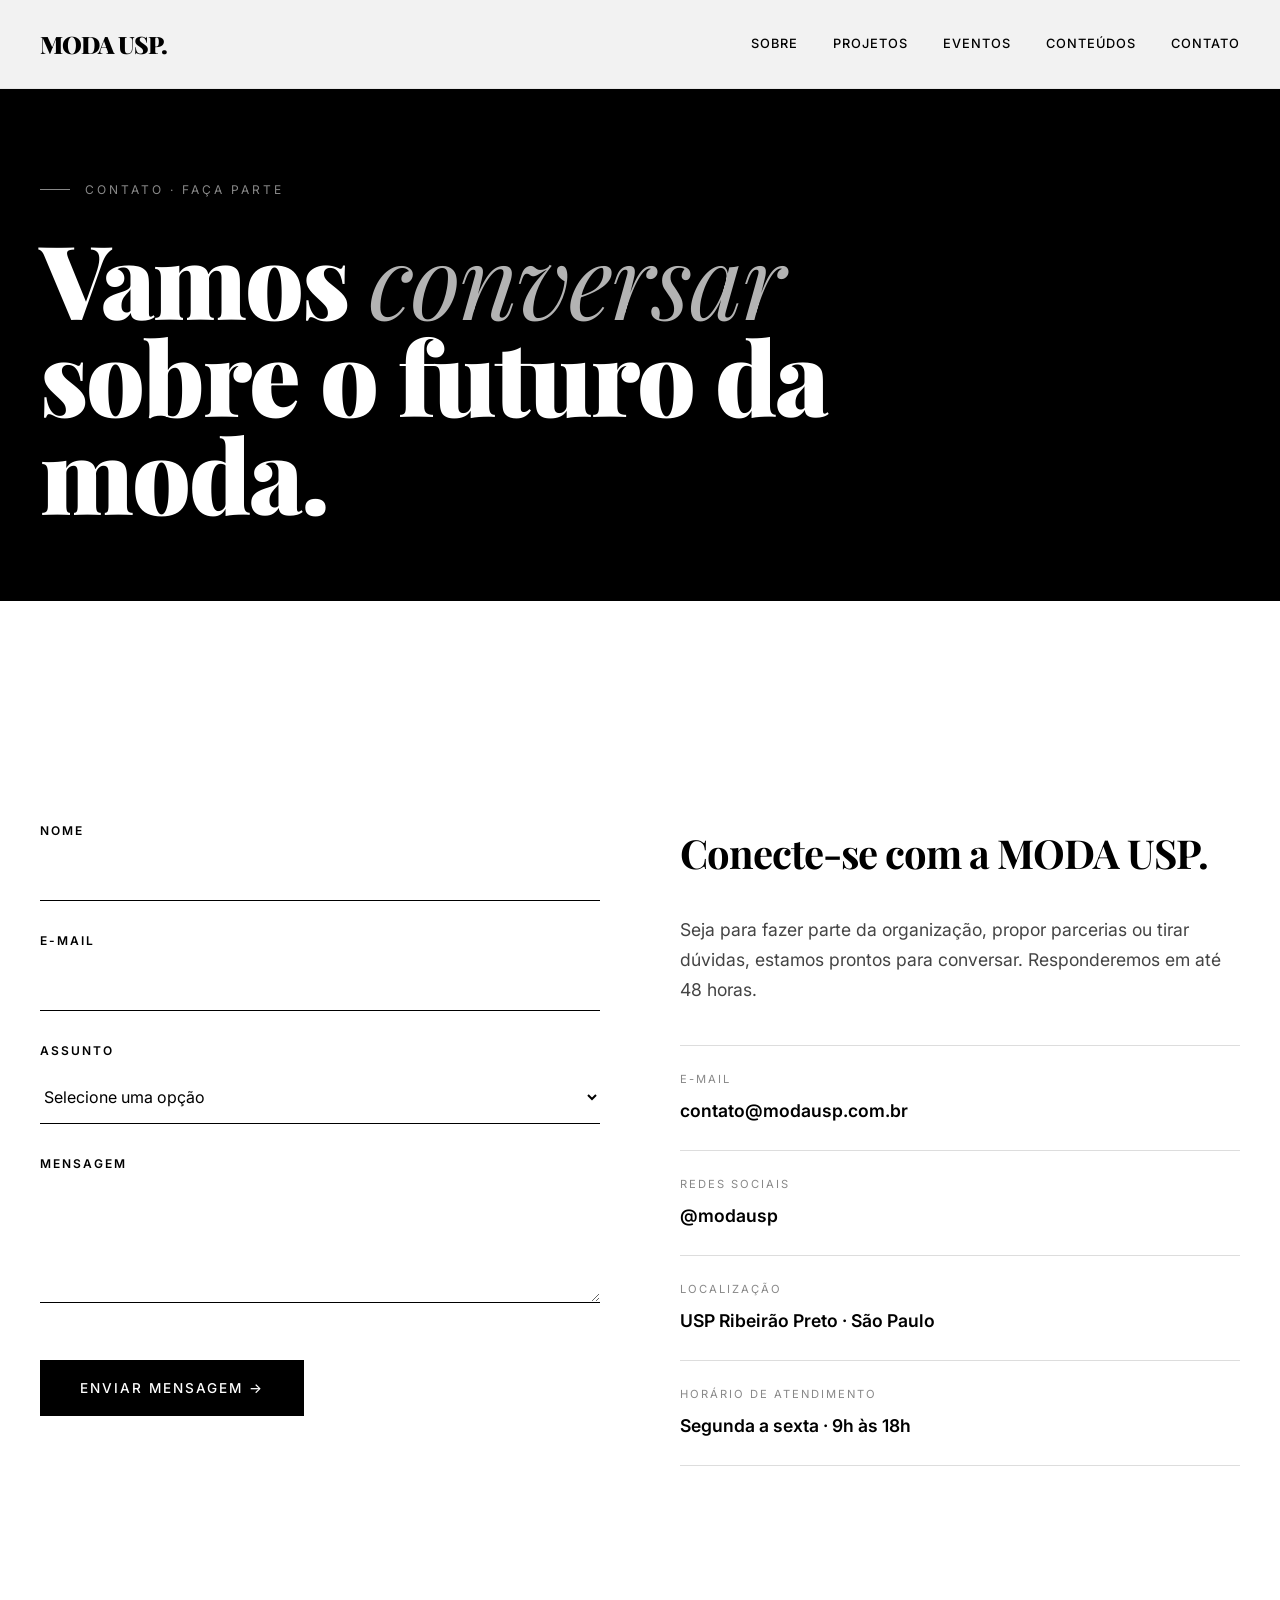
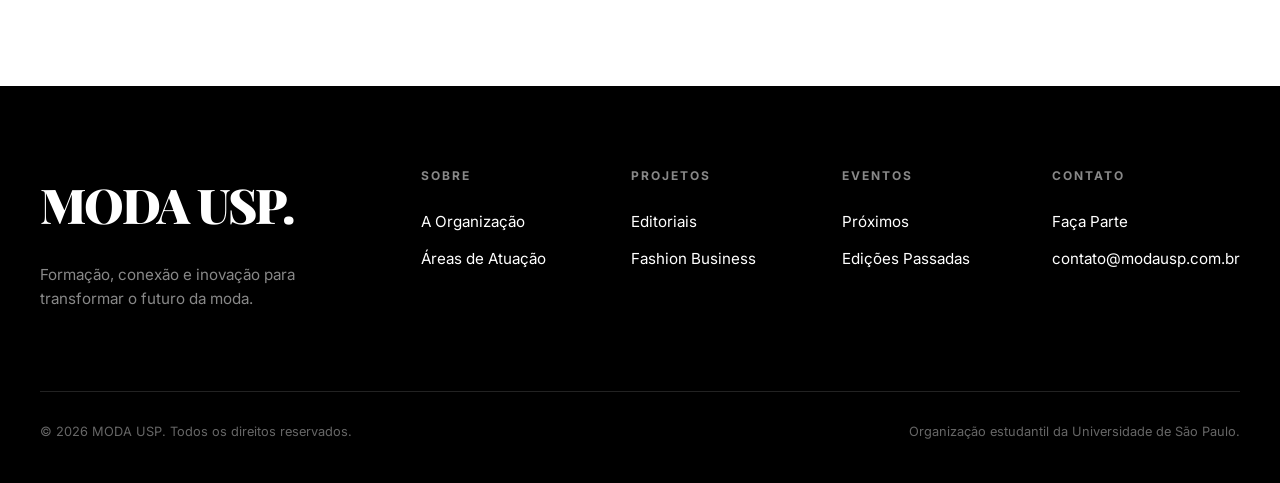
==== contato.html @ 2f764b66 "Rename contato to contato.html" ====
<!DOCTYPE html>
<html lang="pt-BR">
<head>
    <meta charset="UTF-8">
    <meta name="viewport" content="width=device-width, initial-scale=1.0">
    <title>Contato | MODA USP</title>
    <meta name="description" content="Entre em contato com a MODA USP. Faça parte da organização estudantil de fashion business da USP.">
    <link rel="icon" type="image/png" href="favicon.png">
    <link rel="preconnect" href="https://fonts.googleapis.com">
    <link rel="preconnect" href="https://fonts.gstatic.com" crossorigin>
    <link href="https://fonts.googleapis.com/css2?family=Inter:wght@300;400;500;600&family=Playfair+Display:ital,wght@0,400;0,700;0,900;1,400&display=swap" rel="stylesheet">
    <link rel="stylesheet" href="style.css">
</head>
<body>

<header>
    <a href="index.html" class="logo">MODA USP.</a>
    <nav>
        <ul>
            <li><a href="sobre.html">Sobre</a></li>
            <li><a href="projetos.html">Projetos</a></li>
            <li><a href="eventos.html">Eventos</a></li>
            <li><a href="conteudos.html">Conteúdos</a></li>
            <li><a href="contato.html">Contato</a></li>
        </ul>
    </nav>
    <button class="menu-toggle" aria-label="Menu">
        <span></span><span></span><span></span>
    </button>
</header>

<div class="mobile-menu">
    <a href="index.html">Início</a>
    <a href="sobre.html">Sobre</a>
    <a href="projetos.html">Projetos</a>
    <a href="eventos.html">Eventos</a>
    <a href="conteudos.html">Conteúdos</a>
    <a href="contato.html">Contato</a>
</div>

<!-- HERO INTERNO -->
<section class="page-hero">
    <div class="container">
        <div class="label">Contato · Faça Parte</div>
        <h1>Vamos <em>conversar</em> sobre o futuro da moda.</h1>
    </div>
</section>

<!-- FORMULÁRIO -->
<section>
    <div class="container">
        <div class="contato-grid">
            <form action="https://formspree.io/f/SEU_CODIGO" method="POST">
                <div class="form-group">
                    <label for="nome">Nome</label>
                    <input type="text" id="nome" name="nome" required>
                </div>
                <div class="form-group">
                    <label for="email">E-mail</label>
                    <input type="email" id="email" name="email" required>
                </div>
                <div class="form-group">
                    <label for="assunto">Assunto</label>
                    <select id="assunto" name="assunto" required>
                        <option value="">Selecione uma opção</option>
                        <option value="faca-parte">Quero fazer parte</option>
                        <option value="parceria">Parceria</option>
                        <option value="imprensa">Imprensa</option>
                        <option value="outro">Outro</option>
                    </select>
                </div>
                <div class="form-group">
                    <label for="mensagem">Mensagem</label>
                    <textarea id="mensagem" name="mensagem" required></textarea>
                </div>
                <button type="submit" class="btn-submit">Enviar mensagem →</button>
            </form>
            
            <div class="info-side">
                <h2>Conecte-se com a MODA USP.</h2>
                <p>Seja para fazer parte da organização, propor parcerias ou tirar dúvidas, estamos prontos para conversar. Responderemos em até 48 horas.</p>
                
                <div class="info-block">
                    <span>E-mail</span>
                    <strong><a href="mailto:contato@modausp.com.br">contato@modausp.com.br</a></strong>
                </div>
                <div class="info-block">
                    <span>Redes Sociais</span>
                    <strong><a href="https://instagram.com/modausp" target="_blank">@modausp</a></strong>
                </div>
                <div class="info-block">
                    <span>Localização</span>
                    <strong>USP Ribeirão Preto · São Paulo</strong>
                </div>
                <div class="info-block">
                    <span>Horário de atendimento</span>
                    <strong>Segunda a sexta · 9h às 18h</strong>
                </div>
            </div>
        </div>
    </div>
</section>

<!-- FOOTER -->
<footer>
    <div class="container">
        <div class="footer-grid">
            <div class="footer-brand">
                <h3>MODA USP.</h3>
                <p>Formação, conexão e inovação para transformar o futuro da moda.</p>
            </div>
            <div class="footer-col">
                <h4><a href="sobre.html">Sobre</a></h4>
                <ul>
                    <li><a href="sobre.html">A Organização</a></li>
                    <li><a href="sobre.html#areas">Áreas de Atuação</a></li>
                </ul>
            </div>
            <div class="footer-col">
                <h4><a href="projetos.html">Projetos</a></h4>
                <ul>
                    <li><a href="projetos.html">Editoriais</a></li>
                    <li><a href="projetos.html">Fashion Business</a></li>
                </ul>
            </div>
            <div class="footer-col">
                <h4><a href="eventos.html">Eventos</a></h4>
                <ul>
                    <li><a href="eventos.html">Próximos</a></li>
                    <li><a href="eventos.html">Edições Passadas</a></li>
                </ul>
            </div>
            <div class="footer-col">
                <h4><a href="contato.html">Contato</a></h4>
                <ul>
                    <li><a href="contato.html">Faça Parte</a></li>
                    <li><a href="mailto:contato@modausp.com.br">contato@modausp.com.br</a></li>
                </ul>
            </div>
        </div>
        <div class="footer-bottom">
            <span>© 2026 MODA USP. Todos os direitos reservados.</span>
            <span>Organização estudantil da Universidade de São Paulo.</span>
        </div>
    </div>
</footer>

<script src="script.js"></script>
</body>
</html>
---- style.css ----
/* ==========================================
   MODA USP — STYLE.CSS
   Estética: Dazed Editorial + Minimalismo
   Paleta: Preto & Branco rigoroso
   ========================================== */

:root {
    --black: #000000;
    --white: #FFFFFF;
    --gray: #888888;
    --light-gray: #F5F5F5;
    --serif: 'Playfair Display', Georgia, serif;
    --sans: 'Inter', -apple-system, Helvetica, sans-serif;
}

* { margin: 0; padding: 0; box-sizing: border-box; }

html { scroll-behavior: smooth; font-size: 16px; }

body {
    background: var(--white);
    color: var(--black);
    font-family: var(--sans);
    line-height: 1.6;
    -webkit-font-smoothing: antialiased;
    overflow-x: hidden;
}

a { color: inherit; text-decoration: none; transition: opacity 0.3s ease; }
a:hover { opacity: 0.6; }

img {
    width: 100%;
    height: 100%;
    object-fit: cover;
    display: block;
    filter: grayscale(100%) contrast(1.1);
}

/* --- UTILITIES --- */
.container {
    max-width: 1400px;
    margin: 0 auto;
    padding: 0 40px;
}

.section-label {
    font-family: var(--sans);
    font-size: 0.75rem;
    font-weight: 600;
    letter-spacing: 3px;
    text-transform: uppercase;
    margin-bottom: 40px;
    display: flex;
    align-items: center;
    gap: 15px;
}

.section-label::before {
    content: '';
    width: 30px;
    height: 1px;
    background: currentColor;
}

.btn-minimal {
    display: inline-flex;
    align-items: center;
    gap: 10px;
    font-size: 0.85rem;
    font-weight: 500;
    letter-spacing: 1px;
    text-transform: uppercase;
    border-bottom: 1px solid currentColor;
    padding-bottom: 4px;
    transition: gap 0.3s ease, opacity 0.3s ease;
}

.btn-minimal:hover { opacity: 1; gap: 20px; }

/* --- HEADER --- */
header {
    position: fixed;
    top: 0; left: 0; width: 100%;
    z-index: 1000;
    padding: 25px 40px;
    display: flex;
    justify-content: space-between;
    align-items: center;
    background: rgba(255, 255, 255, 0.95);
    backdrop-filter: blur(10px);
    border-bottom: 1px solid rgba(0,0,0,0.05);
}

.logo {
    font-family: var(--serif);
    font-size: 1.5rem;
    font-weight: 900;
    letter-spacing: -1px;
}

nav ul {
    display: flex;
    gap: 35px;
    list-style: none;
    font-size: 0.8rem;
    font-weight: 500;
    letter-spacing: 1px;
    text-transform: uppercase;
}

/* --- MENU MOBILE --- */
.menu-toggle {
    display: none;
    background: none;
    border: none;
    cursor: pointer;
    width: 30px;
    height: 20px;
    position: relative;
    z-index: 1001;
}

.menu-toggle span {
    display: block;
    width: 100%;
    height: 2px;
    background: var(--black);
    position: absolute;
    left: 0;
    transition: all 0.3s ease;
}

.menu-toggle span:nth-child(1) { top: 0; }
.menu-toggle span:nth-child(2) { top: 50%; transform: translateY(-50%); }
.menu-toggle span:nth-child(3) { bottom: 0; }

.menu-toggle.active span:nth-child(1) { top: 50%; transform: translateY(-50%) rotate(45deg); }
.menu-toggle.active span:nth-child(2) { opacity: 0; }
.menu-toggle.active span:nth-child(3) { bottom: 50%; transform: translateY(50%) rotate(-45deg); }

.mobile-menu {
    position: fixed;
    top: 0; right: -100%;
    width: 100%; height: 100vh;
    background: var(--black);
    color: var(--white);
    display: flex;
    flex-direction: column;
    justify-content: center;
    align-items: center;
    gap: 40px;
    transition: right 0.5s cubic-bezier(0.16, 1, 0.3, 1);
    z-index: 1000;
}

.mobile-menu.active { right: 0; }

.mobile-menu a {
    font-family: var(--serif);
    font-size: 2.5rem;
    font-weight: 700;
    letter-spacing: -1px;
}

/* --- HERO --- */
.hero {
    background: var(--black);
    color: var(--white);
    min-height: 100vh;
    display: flex;
    flex-direction: column;
    justify-content: flex-end;
    padding: 120px 40px 80px;
    position: relative;
    overflow: hidden;
}

.hero-bg {
    position: absolute;
    top: 0; left: 0; width: 100%; height: 100%;
    opacity: 0.3;
    z-index: 0;
}

.hero-content {
    position: relative;
    z-index: 1;
    max-width: 1400px;
    margin: 0 auto;
    width: 100%;
}

.hero h1 {
    font-family: var(--serif);
    font-size: clamp(4rem, 12vw, 11rem);
    line-height: 0.9;
    font-weight: 900;
    letter-spacing: -3px;
    margin-bottom: 40px;
}

.hero h1 em { font-style: italic; font-weight: 400; opacity: 0.8; }

.hero-sub {
    display: flex;
    justify-content: space-between;
    align-items: flex-end;
    flex-wrap: wrap;
    gap: 40px;
    border-top: 1px solid rgba(255,255,255,0.2);
    padding-top: 40px;
}

.hero-sub p {
    max-width: 450px;
    font-size: 1.1rem;
    line-height: 1.5;
    font-weight: 300;
}

/* --- HERO INTERNO (para páginas secundárias) --- */
.page-hero {
    background: var(--black);
    color: var(--white);
    padding: 180px 0 80px;
}

.page-hero h1 {
    font-family: var(--serif);
    font-size: clamp(3rem, 8vw, 7rem);
    line-height: 0.95;
    font-weight: 900;
    letter-spacing: -2px;
    max-width: 900px;
}

.page-hero h1 em { font-style: italic; font-weight: 400; opacity: 0.7; }

.page-hero .label {
    font-size: 0.75rem;
    letter-spacing: 3px;
    text-transform: uppercase;
    color: var(--gray);
    margin-bottom: 30px;
    display: flex;
    align-items: center;
    gap: 15px;
}

.page-hero .label::before { content: ''; width: 30px; height: 1px; background: var(--gray); }

/* --- SECTIONS --- */
section { padding: 120px 0; }

.section-title {
    font-family: var(--serif);
    font-size: clamp(2.5rem, 4vw, 3.5rem);
    font-weight: 900;
    letter-spacing: -1px;
    line-height: 1.1;
    max-width: 600px;
}

/* --- SOBRE --- */
.sobre-grid {
    display: grid;
    grid-template-columns: 1fr 1fr;
    gap: 80px;
    align-items: center;
}

.sobre-text h2 {
    font-family: var(--serif);
    font-size: clamp(2.5rem, 4vw, 4rem);
    line-height: 1.1;
    font-weight: 700;
    margin-bottom: 40px;
    letter-spacing: -1px;
}

.sobre-text p {
    font-size: 1.1rem;
    line-height: 1.7;
    margin-bottom: 20px;
    color: #333;
}

.sobre-img { height: 600px; position: relative; }

/* --- ÁREAS --- */
.areas { background: var(--light-gray); }

.areas-intro {
    max-width: 600px;
    font-size: 1.2rem;
    line-height: 1.6;
    margin-bottom: 80px;
    color: #444;
}

.areas-grid {
    display: grid;
    grid-template-columns: repeat(auto-fit, minmax(300px, 1fr));
    gap: 0;
    border-top: 1px solid var(--black);
    border-left: 1px solid var(--black);
}

.area-card {
    padding: 50px 40px;
    border-right: 1px solid var(--black);
    border-bottom: 1px solid var(--black);
    background: var(--white);
    transition: background 0.4s ease, color 0.4s ease;
}

.area-card:hover { background: var(--black); color: var(--white); }

.area-num {
    font-family: var(--serif);
    font-size: 3rem;
    font-weight: 900;
    margin-bottom: 30px;
    line-height: 1;
}

.area-title { font-size: 1.25rem; font-weight: 600; margin-bottom: 15px; letter-spacing: -0.5px; }
.area-desc { font-size: 0.95rem; line-height: 1.5; opacity: 0.8; }

/* --- PROJETOS --- */
.projetos { background: var(--black); color: var(--white); }
.projetos .section-label { color: var(--white); }

.proj-grid {
    display: grid;
    grid-template-columns: 1fr 1fr;
    gap: 40px;
    margin-top: 60px;
}

.proj-img { height: 500px; margin-bottom: 30px; overflow: hidden; }
.proj-img img { transition: transform 0.8s cubic-bezier(0.16, 1, 0.3, 1); }
.proj-card:hover .proj-img img { transform: scale(1.05); }

.proj-tag { font-size: 0.75rem; letter-spacing: 2px; text-transform: uppercase; color: var(--gray); margin-bottom: 15px; }
.proj-title { font-family: var(--serif); font-size: 2rem; font-weight: 700; line-height: 1.2; margin-bottom: 15px; }
.proj-desc { font-size: 1rem; line-height: 1.5; color: #ccc; margin-bottom: 25px; }

/* --- EVENTOS --- */
.evento-grid {
    display: grid;
    grid-template-columns: 1fr 1.5fr;
    gap: 80px;
    align-items: center;
}

.evento-img { height: 500px; }

.evento-info h3 {
    font-family: var(--serif);
    font-size: 3.5rem;
    line-height: 1.1;
    font-weight: 900;
    margin-bottom: 40px;
    letter-spacing: -1px;
}

.evento-meta {
    display: grid;
    grid-template-columns: repeat(3, 1fr);
    gap: 20px;
    margin-bottom: 50px;
    border-top: 1px solid #ddd;
    border-bottom: 1px solid #ddd;
    padding: 30px 0;
}

.meta-item span { display: block; font-size: 0.75rem; text-transform: uppercase; letter-spacing: 2px; color: var(--gray); margin-bottom: 8px; }
.meta-item strong { font-size: 1.1rem; font-weight: 600; }

/* --- CONTEÚDOS --- */
.conteudos { background: var(--black); color: var(--white); }
.conteudos .section-label { color: var(--white); }

.cont-grid {
    display: grid;
    grid-template-columns: repeat(3, 1fr);
    gap: 40px;
    margin-top: 60px;
}

.cont-img { height: 350px; margin-bottom: 25px; overflow: hidden; }
.cont-card:hover .cont-img img { transform: scale(1.05); }
.cont-img img { transition: transform 0.6s ease; }

.cont-tag { font-size: 0.7rem; letter-spacing: 2px; text-transform: uppercase; color: var(--gray); margin-bottom: 10px; }
.cont-title { font-family: var(--serif); font-size: 1.5rem; font-weight: 700; line-height: 1.3; margin-bottom: 10px; }
.cont-desc { font-size: 0.9rem; color: #aaa; }

/* --- CTA --- */
.cta { background: var(--white); color: var(--black); text-align: center; padding: 160px 40px; }
.cta h2 { font-family: var(--serif); font-size: clamp(3rem, 6vw, 5rem); line-height: 1.1; font-weight: 900; max-width: 900px; margin: 0 auto 30px; letter-spacing: -2px; }
.cta p { font-size: 1.2rem; max-width: 600px; margin: 0 auto 50px; color: #444; }

/* --- FORMULÁRIO --- */
.contato-grid {
    display: grid;
    grid-template-columns: 1fr 1fr;
    gap: 80px;
    padding: 100px 0;
}

.form-group { margin-bottom: 30px; }
.form-group label {
    display: block;
    font-size: 0.75rem;
    text-transform: uppercase;
    letter-spacing: 2px;
    margin-bottom: 10px;
    font-weight: 600;
}
.form-group input,
.form-group textarea,
.form-group select {
    width: 100%;
    padding: 15px 0;
    border: none;
    border-bottom: 1px solid var(--black);
    background: transparent;
    font-family: var(--sans);
    font-size: 1rem;
    outline: none;
    transition: border-color 0.3s ease;
}
.form-group input:focus,
.form-group textarea:focus,
.form-group select:focus { border-bottom-color: var(--gray); }
.form-group textarea { resize: vertical; min-height: 120px; }

.btn-submit {
    display: inline-flex;
    align-items: center;
    gap: 10px;
    background: var(--black);
    color: var(--white);
    padding: 20px 40px;
    border: none;
    font-family: var(--sans);
    font-size: 0.85rem;
    font-weight: 500;
    letter-spacing: 2px;
    text-transform: uppercase;
    cursor: pointer;
    transition: all 0.3s ease;
    margin-top: 20px;
}
.btn-submit:hover { background: var(--gray); gap: 20px; }

/* --- INFO LATERAL --- */
.info-side h2 {
    font-family: var(--serif);
    font-size: 2.5rem;
    font-weight: 700;
    margin-bottom: 30px;
    letter-spacing: -1px;
}
.info-side p { font-size: 1.1rem; line-height: 1.7; color: #444; margin-bottom: 40px; }

.info-block { border-top: 1px solid #ddd; padding: 25px 0; }
.info-block:last-child { border-bottom: 1px solid #ddd; }
.info-block span { display: block; font-size: 0.7rem; text-transform: uppercase; letter-spacing: 2px; color: var(--gray); margin-bottom: 8px; }
.info-block strong { font-size: 1.1rem; font-weight: 600; }
.info-block a:hover { opacity: 1; text-decoration: underline; }

/* --- FOOTER --- */
footer { background: var(--black); color: var(--white); padding: 80px 0 40px; }

.footer-grid {
    display: grid;
    grid-template-columns: 2fr 1fr 1fr 1fr 1fr;
    gap: 40px;
    margin-bottom: 80px;
}

.footer-brand h3 {
    font-family: var(--serif);
    font-size: 3rem;
    font-weight: 900;
    letter-spacing: -2px;
    margin-bottom: 20px;
}

.footer-brand p { font-size: 0.95rem; color: #888; max-width: 300px; }

.footer-col h4 {
    font-size: 0.75rem;
    text-transform: uppercase;
    letter-spacing: 2px;
    margin-bottom: 25px;
    color: var(--gray);
}

.footer-col h4 a { color: inherit; transition: color 0.3s ease; }
.footer-col h4 a:hover { color: var(--white); opacity: 1; }

.footer-col ul { list-style: none; }
.footer-col li { margin-bottom: 12px; font-size: 0.95rem; }
.footer-col a:hover { opacity: 1; text-decoration: underline; }

.footer-bottom {
    border-top: 1px solid #222;
    padding-top: 30px;
    display: flex;
    justify-content: space-between;
    font-size: 0.8rem;
    color: #666;
    flex-wrap: wrap;
    gap: 20px;
}

/* --- RESPONSIVE --- */
@media (max-width: 1024px) {
    .sobre-grid, .evento-grid { grid-template-columns: 1fr; gap: 50px; }
    .proj-grid { grid-template-columns: 1fr; }
    .cont-grid { grid-template-columns: 1fr 1fr; }
    .footer-grid { grid-template-columns: 1fr 1fr 1fr; }
    .footer-brand { grid-column: 1 / -1; }
}

@media (max-width: 768px) {
    .container { padding: 0 20px; }
    header { padding: 20px; }
    .menu-toggle { display: block; }
    nav ul { display: none; }
    
    section { padding: 80px 0; }
    .hero { padding: 100px 20px 60px; min-height: 90vh; }
    
    .sobre-img, .proj-img, .evento-img, .cont-img { height: 350px; }
    
    .areas-grid { grid-template-columns: 1fr; border-left: none; }
    .area-card { border-right: none; }
    
    .cont-grid { grid-template-columns: 1fr; }
    .evento-meta { grid-template-columns: 1fr; gap: 15px; }
    
    .footer-grid { grid-template-columns: 1fr 1fr; }
    .footer-bottom { flex-direction: column; text-align: center; }
    
    .contato-grid { grid-template-columns: 1fr; gap: 50px; padding: 60px 0; }
}
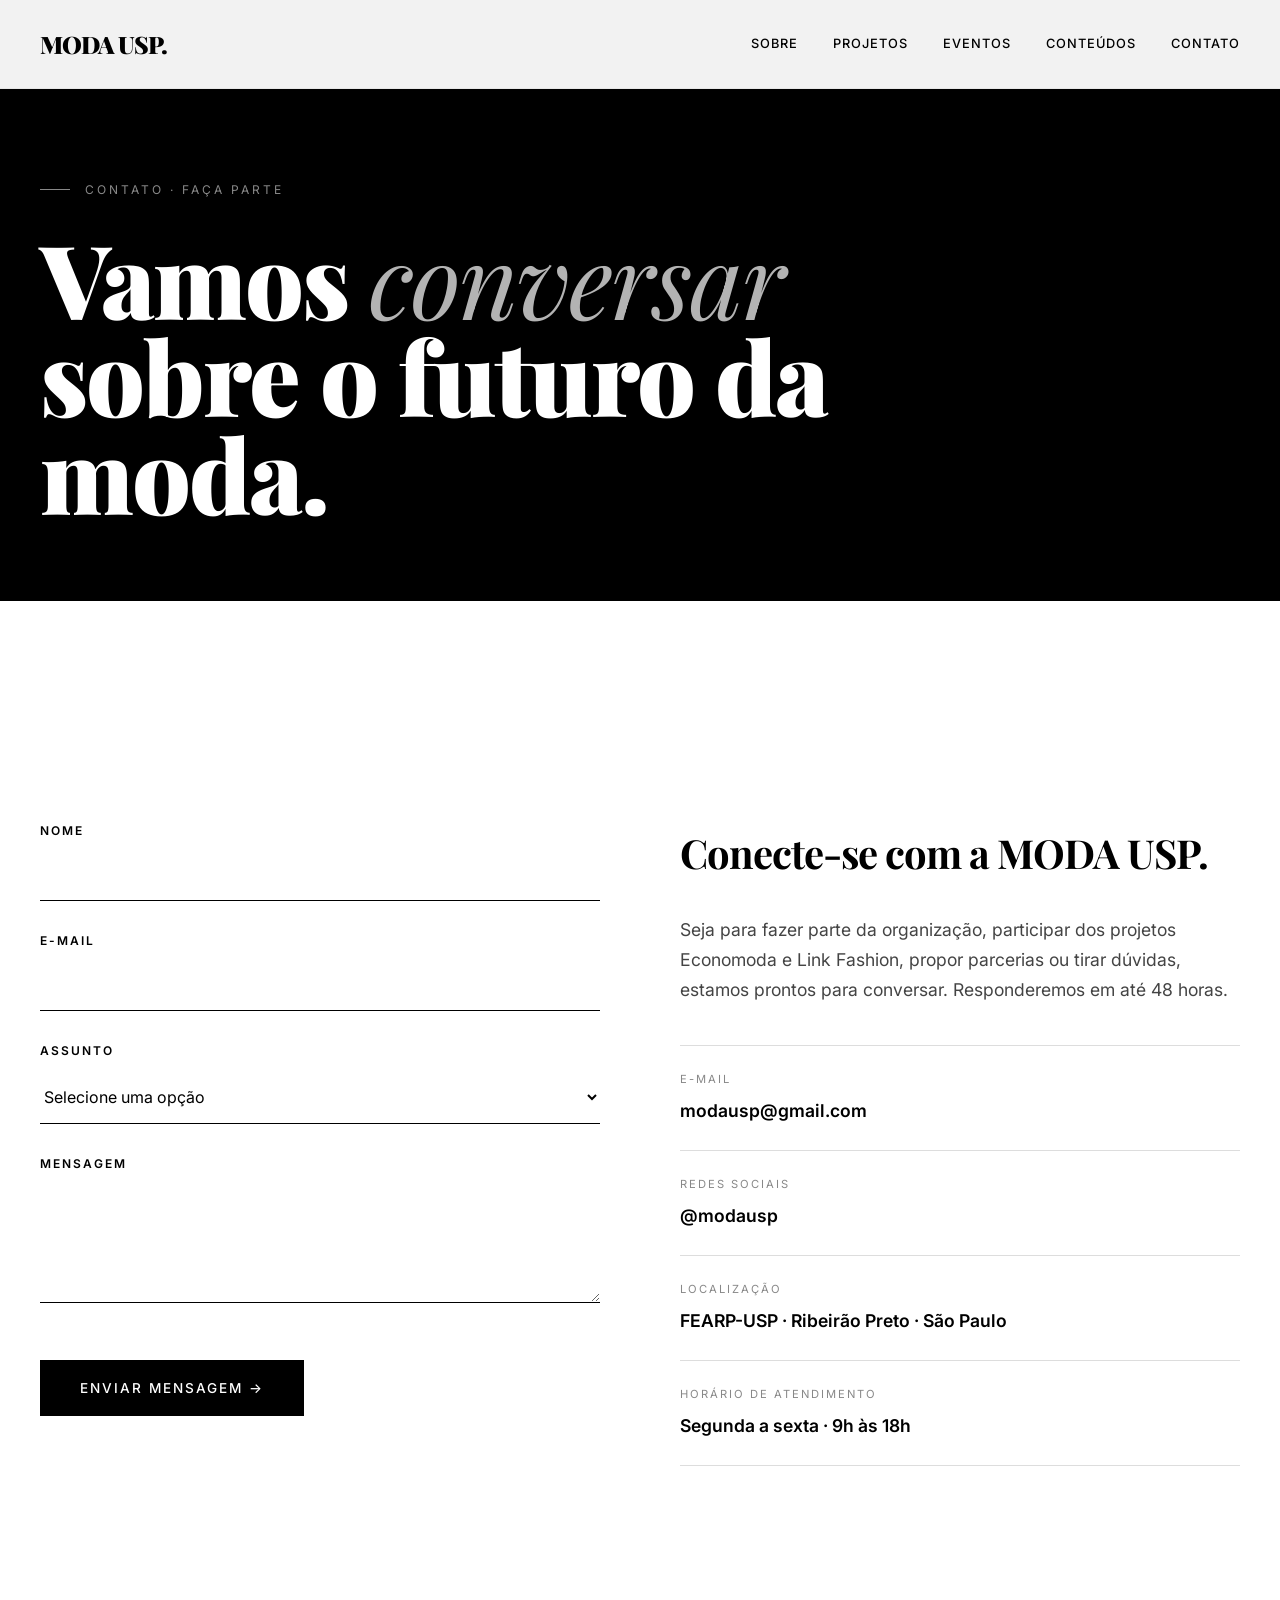
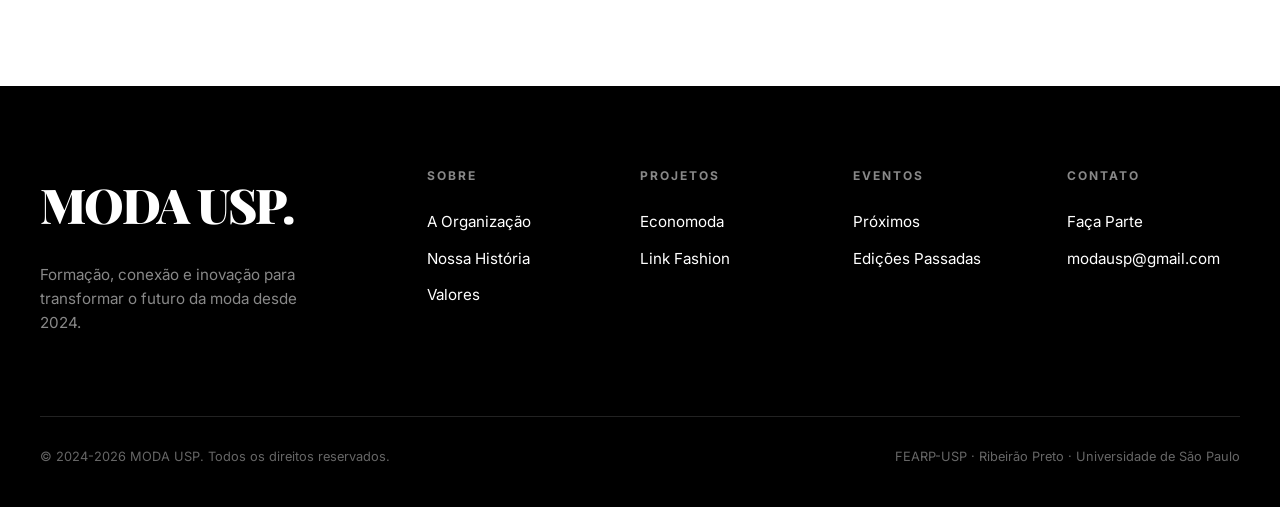
==== commit c6bc96dd: "Update contato.html" ====
--- a/contato.html
+++ b/contato.html
@@ -4,7 +4,7 @@
     <meta charset="UTF-8">
     <meta name="viewport" content="width=device-width, initial-scale=1.0">
     <title>Contato | MODA USP</title>
-    <meta name="description" content="Entre em contato com a MODA USP. Faça parte da organização estudantil de fashion business da USP.">
+    <meta name="description" content="Entre em contato com a MODA USP. Faça parte da organização estudantil de fashion business da USP-RP.">
     <link rel="icon" type="image/png" href="favicon.png">
     <link rel="preconnect" href="https://fonts.googleapis.com">
     <link rel="preconnect" href="https://fonts.gstatic.com" crossorigin>
@@ -64,6 +64,8 @@
                     <select id="assunto" name="assunto" required>
                         <option value="">Selecione uma opção</option>
                         <option value="faca-parte">Quero fazer parte</option>
+                        <option value="economoda">Projeto Economoda</option>
+                        <option value="link-fashion">Projeto Link Fashion</option>
                         <option value="parceria">Parceria</option>
                         <option value="imprensa">Imprensa</option>
                         <option value="outro">Outro</option>
@@ -78,11 +80,11 @@
             
             <div class="info-side">
                 <h2>Conecte-se com a MODA USP.</h2>
-                <p>Seja para fazer parte da organização, propor parcerias ou tirar dúvidas, estamos prontos para conversar. Responderemos em até 48 horas.</p>
+                <p>Seja para fazer parte da organização, participar dos projetos Economoda e Link Fashion, propor parcerias ou tirar dúvidas, estamos prontos para conversar. Responderemos em até 48 horas.</p>
                 
                 <div class="info-block">
                     <span>E-mail</span>
-                    <strong><a href="mailto:contato@modausp.com.br">contato@modausp.com.br</a></strong>
+                    <strong><a href="mailto:modausp@gmail.com">modausp@gmail.com</a></strong>
                 </div>
                 <div class="info-block">
                     <span>Redes Sociais</span>
@@ -90,7 +92,7 @@
                 </div>
                 <div class="info-block">
                     <span>Localização</span>
-                    <strong>USP Ribeirão Preto · São Paulo</strong>
+                    <strong>FEARP-USP · Ribeirão Preto · São Paulo</strong>
                 </div>
                 <div class="info-block">
                     <span>Horário de atendimento</span>
@@ -107,20 +109,21 @@
         <div class="footer-grid">
             <div class="footer-brand">
                 <h3>MODA USP.</h3>
-                <p>Formação, conexão e inovação para transformar o futuro da moda.</p>
+                <p>Formação, conexão e inovação para transformar o futuro da moda desde 2024.</p>
             </div>
             <div class="footer-col">
                 <h4><a href="sobre.html">Sobre</a></h4>
                 <ul>
                     <li><a href="sobre.html">A Organização</a></li>
-                    <li><a href="sobre.html#areas">Áreas de Atuação</a></li>
+                    <li><a href="sobre.html">Nossa História</a></li>
+                    <li><a href="sobre.html">Valores</a></li>
                 </ul>
             </div>
             <div class="footer-col">
                 <h4><a href="projetos.html">Projetos</a></h4>
                 <ul>
-                    <li><a href="projetos.html">Editoriais</a></li>
-                    <li><a href="projetos.html">Fashion Business</a></li>
+                    <li><a href="projetos.html#economoda">Economoda</a></li>
+                    <li><a href="projetos.html#link-fashion">Link Fashion</a></li>
                 </ul>
             </div>
             <div class="footer-col">
@@ -134,13 +137,13 @@
                 <h4><a href="contato.html">Contato</a></h4>
                 <ul>
                     <li><a href="contato.html">Faça Parte</a></li>
-                    <li><a href="mailto:contato@modausp.com.br">contato@modausp.com.br</a></li>
+                    <li><a href="mailto:modausp@gmail.com">modausp@gmail.com</a></li>
                 </ul>
             </div>
         </div>
         <div class="footer-bottom">
-            <span>© 2026 MODA USP. Todos os direitos reservados.</span>
-            <span>Organização estudantil da Universidade de São Paulo.</span>
+            <span>© 2024-2026 MODA USP. Todos os direitos reservados.</span>
+            <span>FEARP-USP · Ribeirão Preto · Universidade de São Paulo</span>
         </div>
     </div>
 </footer>
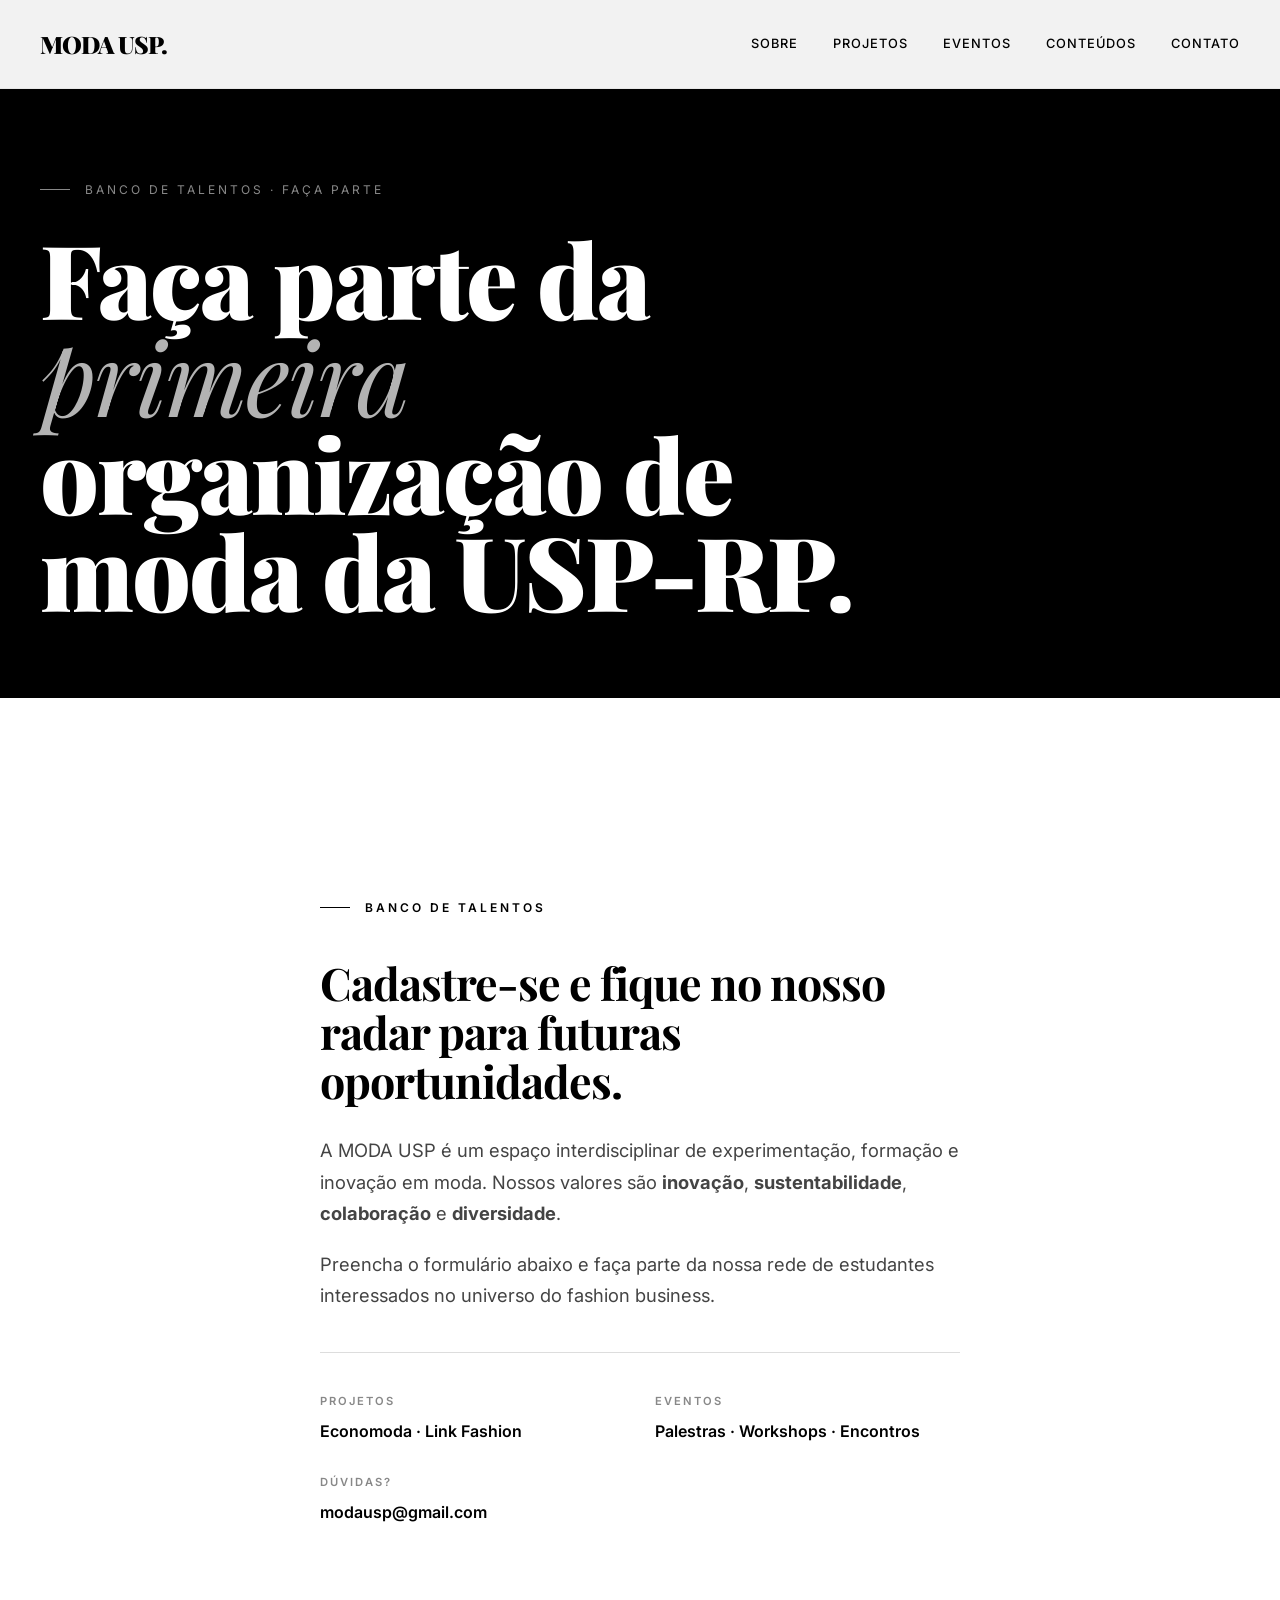
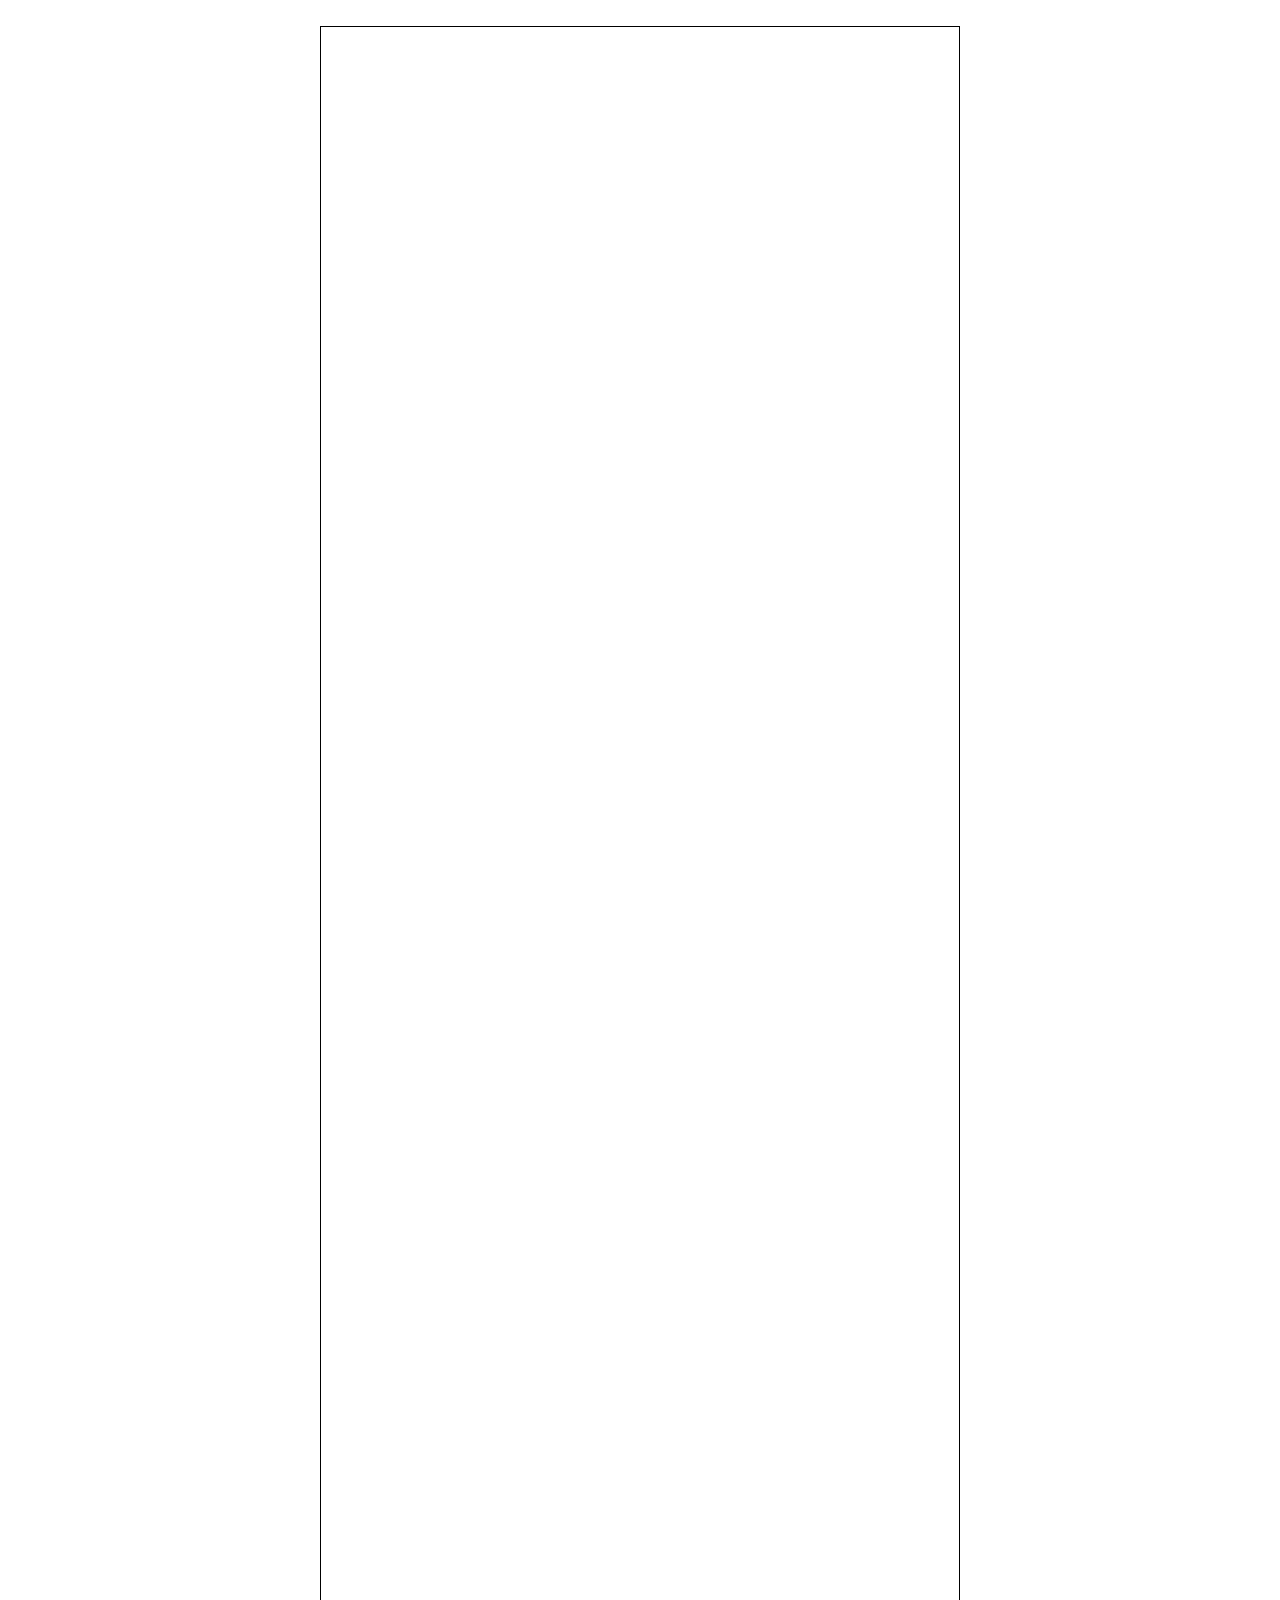
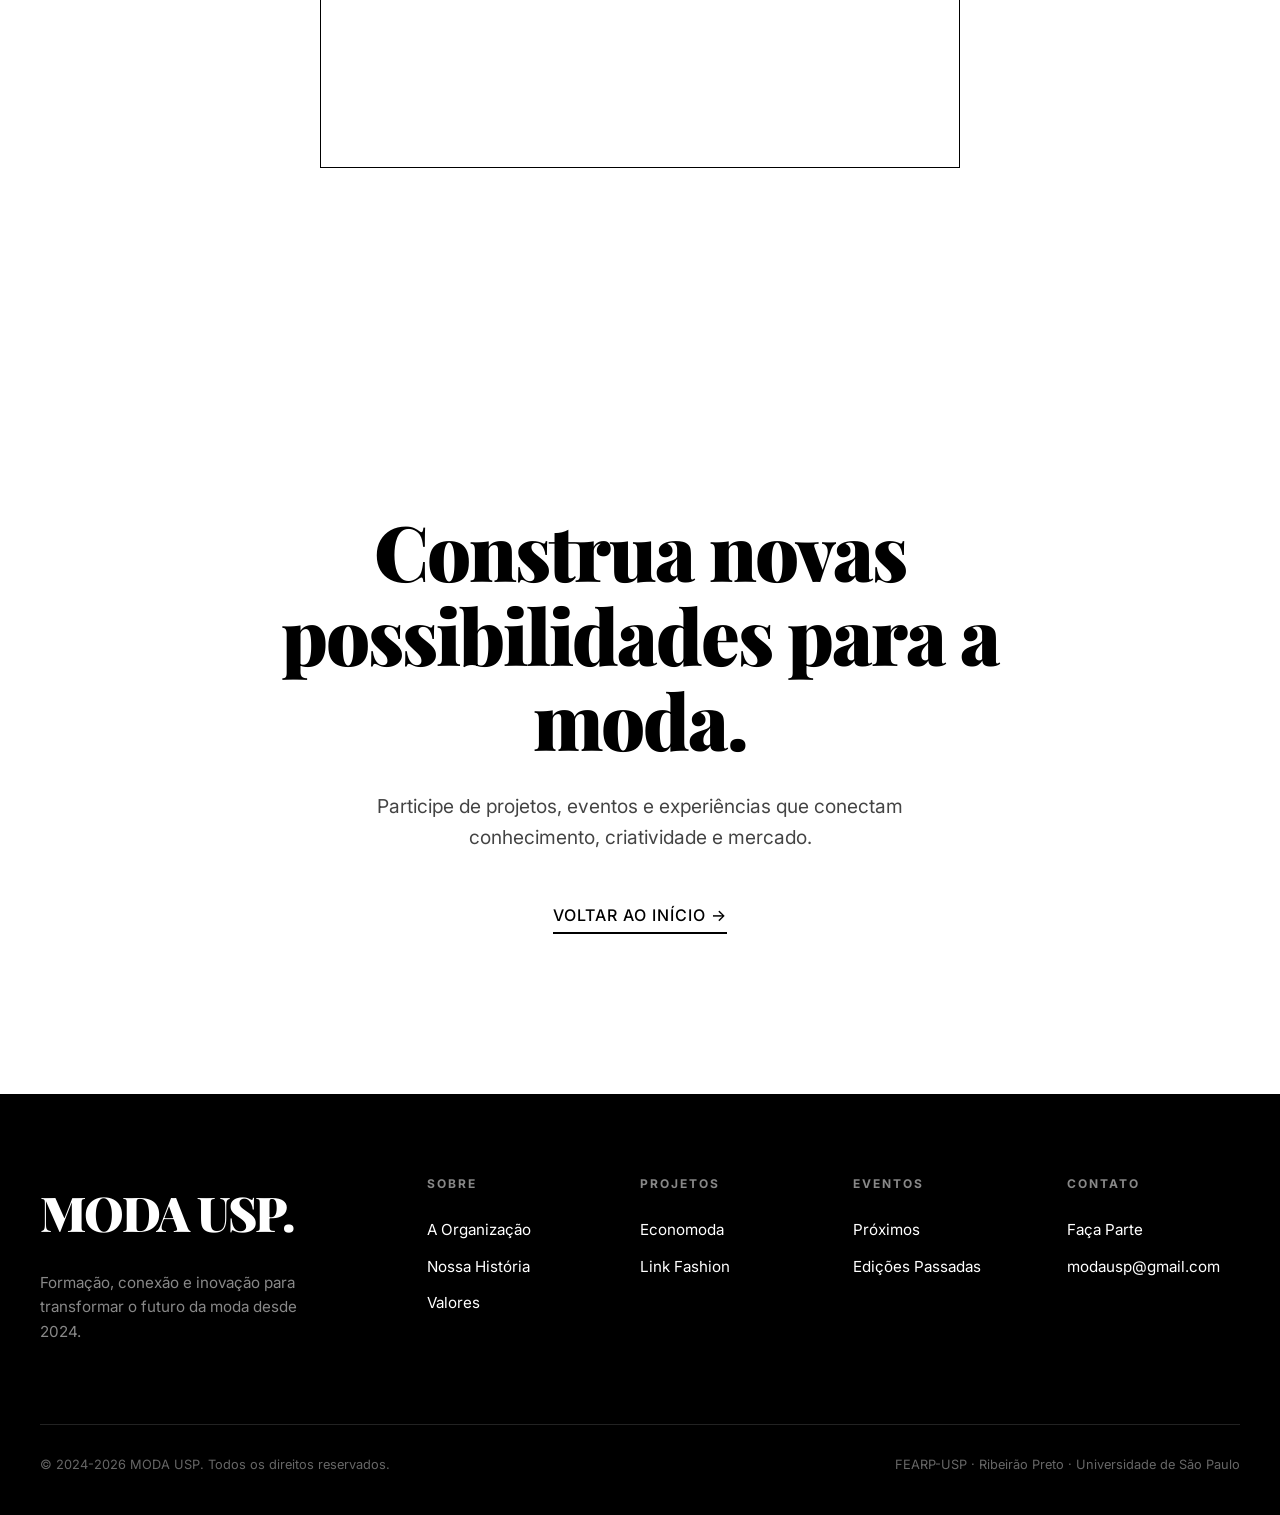
==== commit 0a3e17c4: "Update contato.html" ====
--- a/contato.html
+++ b/contato.html
@@ -3,13 +3,90 @@
 <head>
     <meta charset="UTF-8">
     <meta name="viewport" content="width=device-width, initial-scale=1.0">
-    <title>Contato | MODA USP</title>
-    <meta name="description" content="Entre em contato com a MODA USP. Faça parte da organização estudantil de fashion business da USP-RP.">
+    <title>Banco de Talentos | MODA USP</title>
+    <meta name="description" content="Faça parte do Banco de Talentos da MODA USP. Cadastre-se e participe de projetos, eventos e oportunidades no universo do fashion business.">
     <link rel="icon" type="image/png" href="favicon.png">
     <link rel="preconnect" href="https://fonts.googleapis.com">
     <link rel="preconnect" href="https://fonts.gstatic.com" crossorigin>
     <link href="https://fonts.googleapis.com/css2?family=Inter:wght@300;400;500;600&family=Playfair+Display:ital,wght@0,400;0,700;0,900;1,400&display=swap" rel="stylesheet">
     <link rel="stylesheet" href="style.css">
+    <style>
+        /* Estilos específicos para o formulário incorporado */
+        .form-wrapper {
+            max-width: 720px;
+            margin: 0 auto;
+            padding: 60px 40px;
+        }
+        
+        .form-container {
+            background: #FFFFFF;
+            border: 1px solid var(--black);
+            padding: 0;
+            margin-top: 40px;
+            position: relative;
+            overflow: hidden;
+        }
+        
+        .form-container iframe {
+            width: 100%;
+            min-height: 1740px;
+            border: none;
+            display: block;
+            background: #fff;
+        }
+        
+        .form-intro {
+            max-width: 720px;
+            margin: 0 auto;
+            padding: 80px 40px 0;
+        }
+        
+        .form-intro h2 {
+            font-family: var(--serif);
+            font-size: clamp(2rem, 3.5vw, 3rem);
+            font-weight: 700;
+            margin-bottom: 30px;
+            letter-spacing: -1px;
+            line-height: 1.1;
+        }
+        
+        .form-intro p {
+            font-size: 1.15rem;
+            line-height: 1.7;
+            color: #444;
+            margin-bottom: 20px;
+        }
+        
+        .form-meta {
+            display: grid;
+            grid-template-columns: repeat(auto-fit, minmax(200px, 1fr));
+            gap: 30px;
+            margin-top: 40px;
+            padding-top: 40px;
+            border-top: 1px solid #ddd;
+        }
+        
+        .meta-item span {
+            display: block;
+            font-size: 0.7rem;
+            text-transform: uppercase;
+            letter-spacing: 2px;
+            color: var(--gray);
+            margin-bottom: 8px;
+            font-weight: 600;
+        }
+        
+        .meta-item strong {
+            font-size: 1rem;
+            font-weight: 600;
+        }
+        
+        @media (max-width: 768px) {
+            .form-wrapper { padding: 40px 20px; }
+            .form-intro { padding: 60px 20px 0; }
+            .form-container iframe { min-height: 1800px; }
+        }
+    </style>
 </head>
 <body>
 
@@ -41,66 +118,47 @@
 <!-- HERO INTERNO -->
 <section class="page-hero">
     <div class="container">
-        <div class="label">Contato · Faça Parte</div>
-        <h1>Vamos <em>conversar</em> sobre o futuro da moda.</h1>
+        <div class="label">Banco de Talentos · Faça Parte</div>
+        <h1>Faça parte da <em>primeira</em> organização de moda da USP-RP.</h1>
     </div>
 </section>
 
-<!-- FORMULÁRIO -->
+<!-- INTRO + FORMULÁRIO INCORPORADO -->
 <section>
-    <div class="container">
-        <div class="contato-grid">
-            <form action="https://formspree.io/f/SEU_CODIGO" method="POST">
-                <div class="form-group">
-                    <label for="nome">Nome</label>
-                    <input type="text" id="nome" name="nome" required>
-                </div>
-                <div class="form-group">
-                    <label for="email">E-mail</label>
-                    <input type="email" id="email" name="email" required>
-                </div>
-                <div class="form-group">
-                    <label for="assunto">Assunto</label>
-                    <select id="assunto" name="assunto" required>
-                        <option value="">Selecione uma opção</option>
-                        <option value="faca-parte">Quero fazer parte</option>
-                        <option value="economoda">Projeto Economoda</option>
-                        <option value="link-fashion">Projeto Link Fashion</option>
-                        <option value="parceria">Parceria</option>
-                        <option value="imprensa">Imprensa</option>
-                        <option value="outro">Outro</option>
-                    </select>
-                </div>
-                <div class="form-group">
-                    <label for="mensagem">Mensagem</label>
-                    <textarea id="mensagem" name="mensagem" required></textarea>
-                </div>
-                <button type="submit" class="btn-submit">Enviar mensagem →</button>
-            </form>
-            
-            <div class="info-side">
-                <h2>Conecte-se com a MODA USP.</h2>
-                <p>Seja para fazer parte da organização, participar dos projetos Economoda e Link Fashion, propor parcerias ou tirar dúvidas, estamos prontos para conversar. Responderemos em até 48 horas.</p>
-                
-                <div class="info-block">
-                    <span>E-mail</span>
-                    <strong><a href="mailto:modausp@gmail.com">modausp@gmail.com</a></strong>
-                </div>
-                <div class="info-block">
-                    <span>Redes Sociais</span>
-                    <strong><a href="https://instagram.com/modausp" target="_blank">@modausp</a></strong>
-                </div>
-                <div class="info-block">
-                    <span>Localização</span>
-                    <strong>FEARP-USP · Ribeirão Preto · São Paulo</strong>
-                </div>
-                <div class="info-block">
-                    <span>Horário de atendimento</span>
-                    <strong>Segunda a sexta · 9h às 18h</strong>
-                </div>
-            </div>
-        </div>
-    </div>
+    <div class="form-intro">
+        <div class="section-label">Banco de Talentos</div>
+        <h2>Cadastre-se e fique no nosso radar para futuras oportunidades.</h2>
+        <p>A MODA USP é um espaço interdisciplinar de experimentação, formação e inovação em moda. Nossos valores são <strong>inovação</strong>, <strong>sustentabilidade</strong>, <strong>colaboração</strong> e <strong>diversidade</strong>.</p>
+        <p>Preencha o formulário abaixo e faça parte da nossa rede de estudantes interessados no universo do fashion business.</p>
+        
+        <div class="form-meta">
+            <div class="meta-item">
+                <span>Projetos</span>
+                <strong>Economoda · Link Fashion</strong>
+            </div>
+            <div class="meta-item">
+                <span>Eventos</span>
+                <strong>Palestras · Workshops · Encontros</strong>
+            </div>
+            <div class="meta-item">
+                <span>Dúvidas?</span>
+                <strong><a href="mailto:modausp@gmail.com">modausp@gmail.com</a></strong>
+            </div>
+        </div>
+    </div>
+    
+    <div class="form-wrapper">
+        <div class="form-container">
+            <iframe src="https://docs.google.com/forms/d/e/1FAIpQLSdW8tKE0zePhv4u-6fBoJS-g7e6kbTlvQSXEEme-LW_RaiQKg/viewform?embedded=true" width="640" height="1740" frameborder="0" marginheight="0" marginwidth="0">Carregando…</iframe>
+        </div>
+    </div>
+</section>
+
+<!-- CTA -->
+<section class="cta">
+    <h2>Construa novas possibilidades para a moda.</h2>
+    <p>Participe de projetos, eventos e experiências que conectam conhecimento, criatividade e mercado.</p>
+    <a href="index.html" class="btn-minimal" style="font-size: 1rem; border-width: 2px;">Voltar ao início →</a>
 </section>
 
 <!-- FOOTER -->
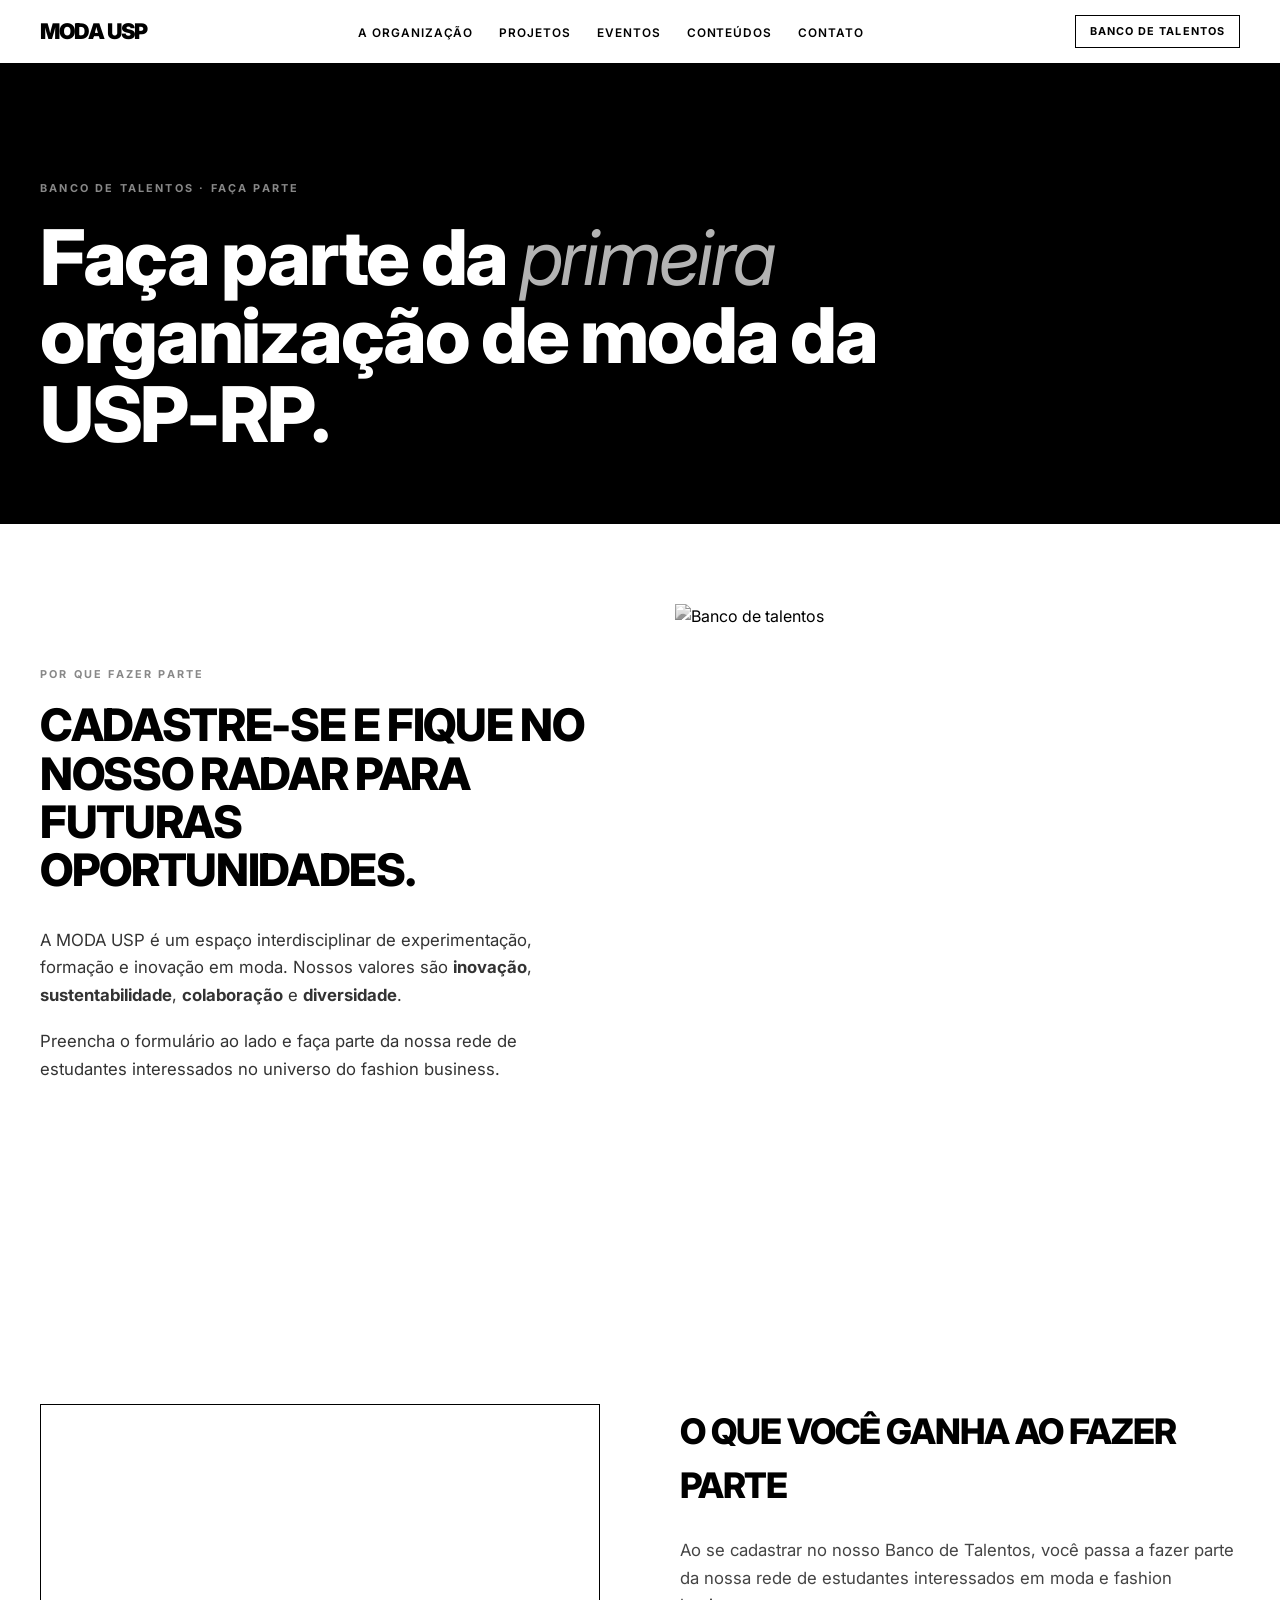
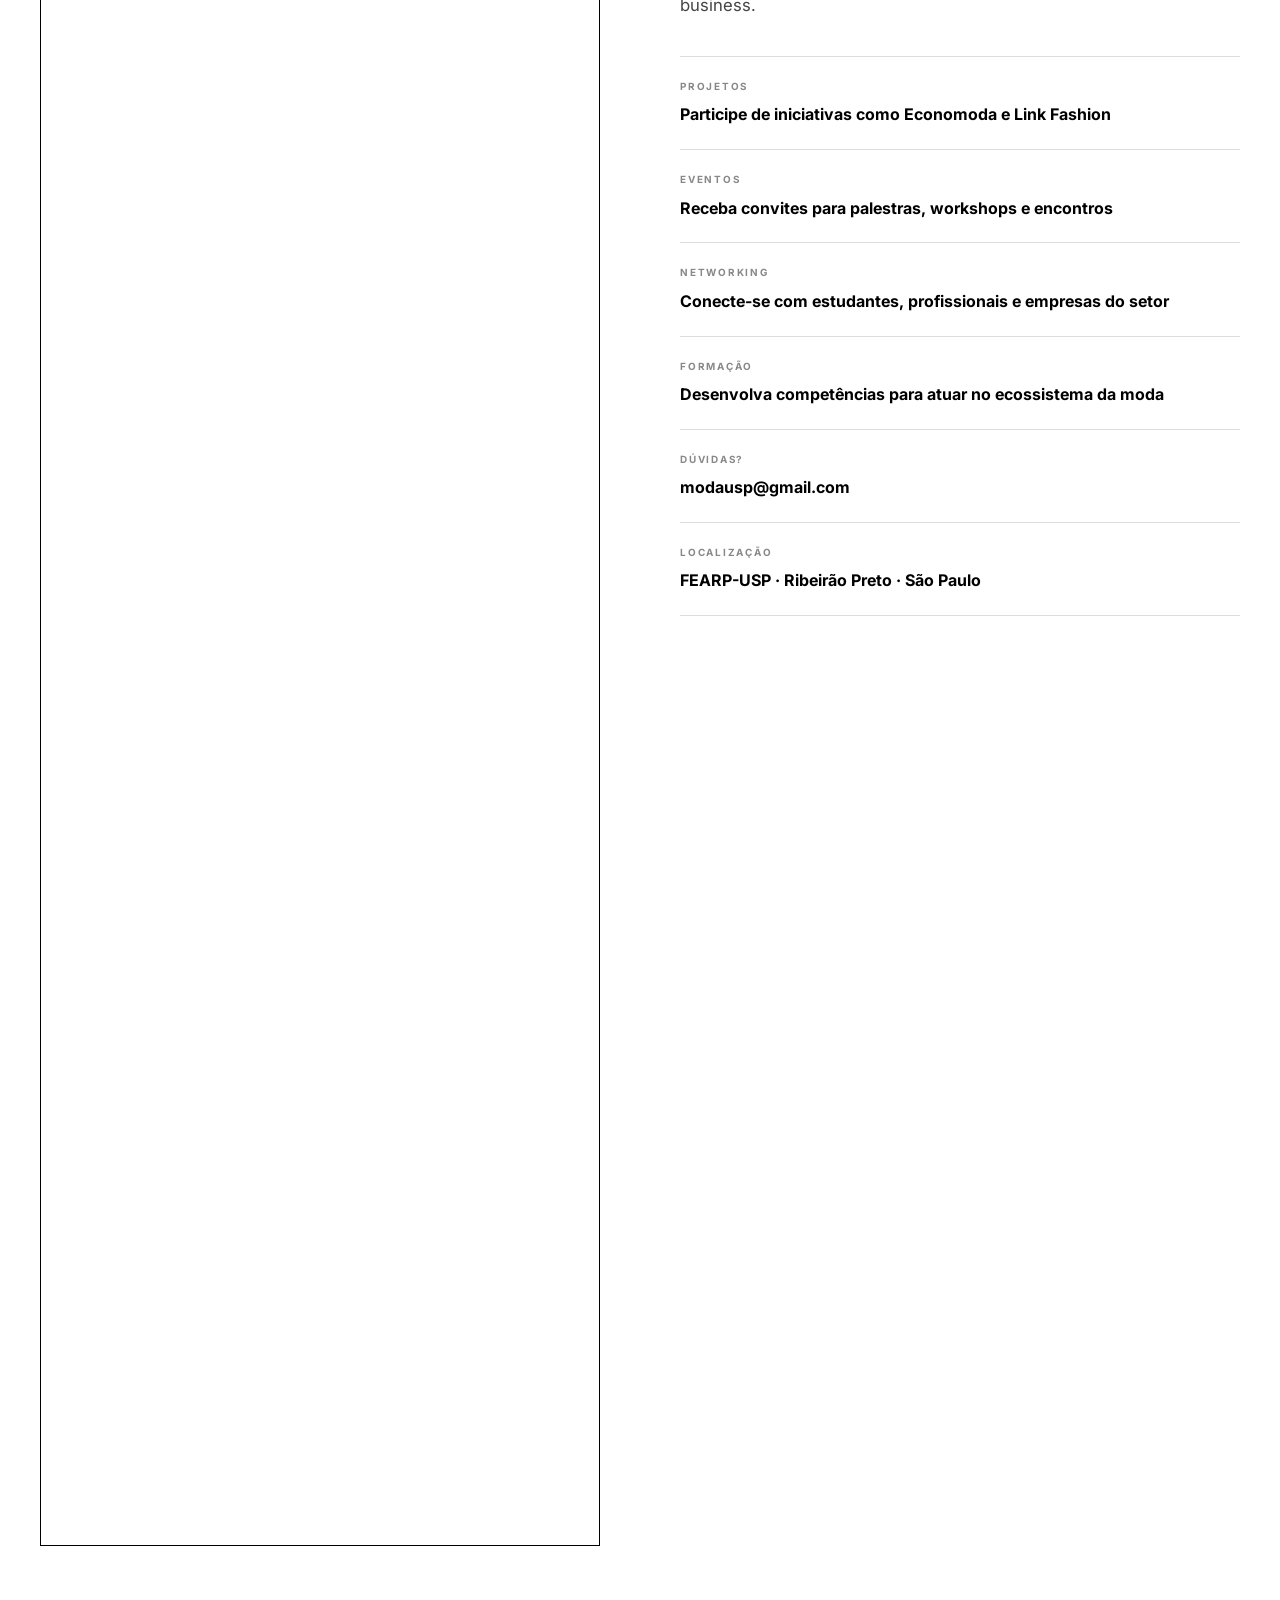
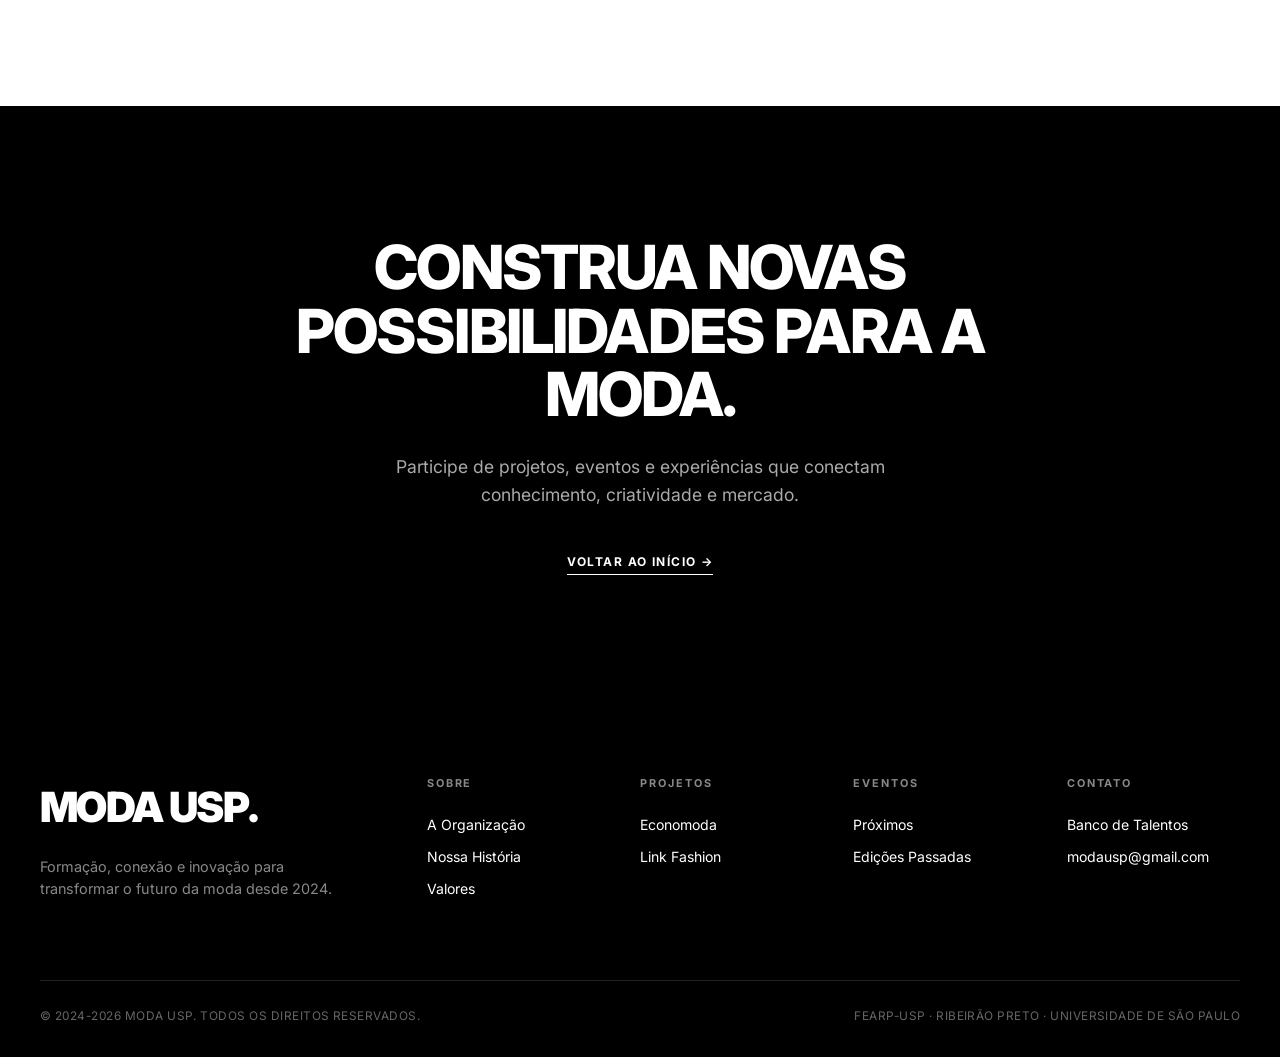
==== commit 97eeb7bc: "Update contato.html" ====
--- a/contato.html
+++ b/contato.html
@@ -8,114 +8,35 @@
     <link rel="icon" type="image/png" href="favicon.png">
     <link rel="preconnect" href="https://fonts.googleapis.com">
     <link rel="preconnect" href="https://fonts.gstatic.com" crossorigin>
-    <link href="https://fonts.googleapis.com/css2?family=Inter:wght@300;400;500;600&family=Playfair+Display:ital,wght@0,400;0,700;0,900;1,400&display=swap" rel="stylesheet">
+    <link href="https://fonts.googleapis.com/css2?family=Inter:wght@300;400;500;600;700;800;900&display=swap" rel="stylesheet">
     <link rel="stylesheet" href="style.css">
-    <style>
-        /* Estilos específicos para o formulário incorporado */
-        .form-wrapper {
-            max-width: 720px;
-            margin: 0 auto;
-            padding: 60px 40px;
-        }
-        
-        .form-container {
-            background: #FFFFFF;
-            border: 1px solid var(--black);
-            padding: 0;
-            margin-top: 40px;
-            position: relative;
-            overflow: hidden;
-        }
-        
-        .form-container iframe {
-            width: 100%;
-            min-height: 1740px;
-            border: none;
-            display: block;
-            background: #fff;
-        }
-        
-        .form-intro {
-            max-width: 720px;
-            margin: 0 auto;
-            padding: 80px 40px 0;
-        }
-        
-        .form-intro h2 {
-            font-family: var(--serif);
-            font-size: clamp(2rem, 3.5vw, 3rem);
-            font-weight: 700;
-            margin-bottom: 30px;
-            letter-spacing: -1px;
-            line-height: 1.1;
-        }
-        
-        .form-intro p {
-            font-size: 1.15rem;
-            line-height: 1.7;
-            color: #444;
-            margin-bottom: 20px;
-        }
-        
-        .form-meta {
-            display: grid;
-            grid-template-columns: repeat(auto-fit, minmax(200px, 1fr));
-            gap: 30px;
-            margin-top: 40px;
-            padding-top: 40px;
-            border-top: 1px solid #ddd;
-        }
-        
-        .meta-item span {
-            display: block;
-            font-size: 0.7rem;
-            text-transform: uppercase;
-            letter-spacing: 2px;
-            color: var(--gray);
-            margin-bottom: 8px;
-            font-weight: 600;
-        }
-        
-        .meta-item strong {
-            font-size: 1rem;
-            font-weight: 600;
-        }
-        
-        @media (max-width: 768px) {
-            .form-wrapper { padding: 40px 20px; }
-            .form-intro { padding: 60px 20px 0; }
-            .form-container iframe { min-height: 1800px; }
-        }
-    </style>
 </head>
 <body>
 
 <header>
-    <a href="index.html" class="logo">MODA USP.</a>
+    <a href="index.html" class="logo">Moda USP</a>
     <nav>
         <ul>
-            <li><a href="sobre.html">Sobre</a></li>
+            <li><a href="sobre.html">A Organização</a></li>
             <li><a href="projetos.html">Projetos</a></li>
             <li><a href="eventos.html">Eventos</a></li>
             <li><a href="conteudos.html">Conteúdos</a></li>
             <li><a href="contato.html">Contato</a></li>
         </ul>
     </nav>
-    <button class="menu-toggle" aria-label="Menu">
-        <span></span><span></span><span></span>
-    </button>
+    <a href="contato.html" class="dz-club">Banco de Talentos</a>
+    <button class="menu-toggle" aria-label="Menu"><span></span><span></span><span></span></button>
 </header>
 
 <div class="mobile-menu">
     <a href="index.html">Início</a>
-    <a href="sobre.html">Sobre</a>
+    <a href="sobre.html">A Organização</a>
     <a href="projetos.html">Projetos</a>
     <a href="eventos.html">Eventos</a>
     <a href="conteudos.html">Conteúdos</a>
-    <a href="contato.html">Contato</a>
+    <a href="contato.html">Banco de Talentos</a>
 </div>
 
-<!-- HERO INTERNO -->
 <section class="page-hero">
     <div class="container">
         <div class="label">Banco de Talentos · Faça Parte</div>
@@ -123,45 +44,66 @@
     </div>
 </section>
 
-<!-- INTRO + FORMULÁRIO INCORPORADO -->
 <section>
-    <div class="form-intro">
-        <div class="section-label">Banco de Talentos</div>
-        <h2>Cadastre-se e fique no nosso radar para futuras oportunidades.</h2>
-        <p>A MODA USP é um espaço interdisciplinar de experimentação, formação e inovação em moda. Nossos valores são <strong>inovação</strong>, <strong>sustentabilidade</strong>, <strong>colaboração</strong> e <strong>diversidade</strong>.</p>
-        <p>Preencha o formulário abaixo e faça parte da nossa rede de estudantes interessados no universo do fashion business.</p>
-        
-        <div class="form-meta">
-            <div class="meta-item">
-                <span>Projetos</span>
-                <strong>Economoda · Link Fashion</strong>
+    <div class="container">
+        <div class="sobre-grid">
+            <div class="sobre-text">
+                <div class="section-label">Por que fazer parte</div>
+                <h2>Cadastre-se e fique no nosso radar para futuras oportunidades.</h2>
+                <p>A MODA USP é um espaço interdisciplinar de experimentação, formação e inovação em moda. Nossos valores são <strong>inovação</strong>, <strong>sustentabilidade</strong>, <strong>colaboração</strong> e <strong>diversidade</strong>.</p>
+                <p>Preencha o formulário ao lado e faça parte da nossa rede de estudantes interessados no universo do fashion business.</p>
             </div>
-            <div class="meta-item">
-                <span>Eventos</span>
-                <strong>Palestras · Workshops · Encontros</strong>
+            <div class="sobre-img">
+                <img src="https://images.unsplash.com/photo-1522202176988-66273c2fd55f?auto=format&fit=crop&w=1000&q=80" alt="Banco de talentos" loading="lazy">
             </div>
-            <div class="meta-item">
-                <span>Dúvidas?</span>
-                <strong><a href="mailto:modausp@gmail.com">modausp@gmail.com</a></strong>
-            </div>
-        </div>
-    </div>
-    
-    <div class="form-wrapper">
-        <div class="form-container">
-            <iframe src="https://docs.google.com/forms/d/e/1FAIpQLSdW8tKE0zePhv4u-6fBoJS-g7e6kbTlvQSXEEme-LW_RaiQKg/viewform?embedded=true" width="640" height="1740" frameborder="0" marginheight="0" marginwidth="0">Carregando…</iframe>
         </div>
     </div>
 </section>
 
-<!-- CTA -->
+<section>
+    <div class="container">
+        <div class="contato-grid">
+            <div class="form-container">
+                <iframe src="https://docs.google.com/forms/d/e/1FAIpQLSdW8tKE0zePhv4u-6fBoJS-g7e6kbTlvQSXEEme-LW_RaiQKg/viewform?embedded=true" width="640" height="1740" frameborder="0" marginheight="0" marginwidth="0">Carregando…</iframe>
+            </div>
+            <div class="info-side">
+                <h2>O que você ganha ao fazer parte</h2>
+                <p>Ao se cadastrar no nosso Banco de Talentos, você passa a fazer parte da nossa rede de estudantes interessados em moda e fashion business.</p>
+                <div class="info-block">
+                    <span>Projetos</span>
+                    <strong>Participe de iniciativas como Economoda e Link Fashion</strong>
+                </div>
+                <div class="info-block">
+                    <span>Eventos</span>
+                    <strong>Receba convites para palestras, workshops e encontros</strong>
+                </div>
+                <div class="info-block">
+                    <span>Networking</span>
+                    <strong>Conecte-se com estudantes, profissionais e empresas do setor</strong>
+                </div>
+                <div class="info-block">
+                    <span>Formação</span>
+                    <strong>Desenvolva competências para atuar no ecossistema da moda</strong>
+                </div>
+                <div class="info-block">
+                    <span>Dúvidas?</span>
+                    <strong><a href="mailto:modausp@gmail.com">modausp@gmail.com</a></strong>
+                </div>
+                <div class="info-block">
+                    <span>Localização</span>
+                    <strong>FEARP-USP · Ribeirão Preto · São Paulo</strong>
+                </div>
+            </div>
+        </div>
+    </div>
+</section>
+
 <section class="cta">
     <h2>Construa novas possibilidades para a moda.</h2>
     <p>Participe de projetos, eventos e experiências que conectam conhecimento, criatividade e mercado.</p>
-    <a href="index.html" class="btn-minimal" style="font-size: 1rem; border-width: 2px;">Voltar ao início →</a>
+    <a href="index.html" class="btn-minimal" style="color: #fff;">Voltar ao início →</a>
 </section>
 
-<!-- FOOTER -->
 <footer>
     <div class="container">
         <div class="footer-grid">
@@ -194,7 +136,7 @@
             <div class="footer-col">
                 <h4><a href="contato.html">Contato</a></h4>
                 <ul>
-                    <li><a href="contato.html">Faça Parte</a></li>
+                    <li><a href="contato.html">Banco de Talentos</a></li>
                     <li><a href="mailto:modausp@gmail.com">modausp@gmail.com</a></li>
                 </ul>
             </div>
--- a/style.css
+++ b/style.css
@@ -1,7 +1,5 @@
 /* ==========================================
-   MODA USP — STYLE.CSS
-   Estética: Dazed Editorial + Minimalismo
-   Paleta: Preto & Branco rigoroso
+   MODA USP — STYLE.CSS (estilo Dazed Digital)
    ========================================== */
 
 :root {
@@ -9,24 +7,22 @@
     --white: #FFFFFF;
     --gray: #888888;
     --light-gray: #F5F5F5;
-    --serif: 'Playfair Display', Georgia, serif;
-    --sans: 'Inter', -apple-system, Helvetica, sans-serif;
+    --sans: 'Inter', -apple-system, Helvetica, Arial, sans-serif;
 }
 
 * { margin: 0; padding: 0; box-sizing: border-box; }
-
 html { scroll-behavior: smooth; font-size: 16px; }
 
 body {
     background: var(--white);
     color: var(--black);
     font-family: var(--sans);
-    line-height: 1.6;
+    line-height: 1.55;
     -webkit-font-smoothing: antialiased;
     overflow-x: hidden;
 }
 
-a { color: inherit; text-decoration: none; transition: opacity 0.3s ease; }
+a { color: inherit; text-decoration: none; transition: opacity 0.25s ease; }
 a:hover { opacity: 0.6; }
 
 img {
@@ -45,82 +41,39 @@
 }
 
 .section-label {
-    font-family: var(--sans);
-    font-size: 0.75rem;
-    font-weight: 600;
-    letter-spacing: 3px;
-    text-transform: uppercase;
-    margin-bottom: 40px;
-    display: flex;
-    align-items: center;
-    gap: 15px;
-}
-
-.section-label::before {
-    content: '';
-    width: 30px;
-    height: 1px;
-    background: currentColor;
+    font-size: 0.68rem;
+    font-weight: 700;
+    letter-spacing: 0.2em;
+    text-transform: uppercase;
+    color: var(--gray);
+    margin-bottom: 18px;
 }
 
 .btn-minimal {
     display: inline-flex;
     align-items: center;
-    gap: 10px;
-    font-size: 0.85rem;
-    font-weight: 500;
-    letter-spacing: 1px;
+    gap: 8px;
+    font-size: 0.75rem;
+    font-weight: 700;
+    letter-spacing: 0.12em;
     text-transform: uppercase;
     border-bottom: 1px solid currentColor;
-    padding-bottom: 4px;
-    transition: gap 0.3s ease, opacity 0.3s ease;
-}
-
-.btn-minimal:hover { opacity: 1; gap: 20px; }
-
-/* --- HEADER --- */
-header {
-    position: fixed;
-    top: 0; left: 0; width: 100%;
-    z-index: 1000;
-    padding: 25px 40px;
-    display: flex;
-    justify-content: space-between;
-    align-items: center;
-    background: rgba(255, 255, 255, 0.95);
-    backdrop-filter: blur(10px);
-    border-bottom: 1px solid rgba(0,0,0,0.05);
-}
-
-.logo {
-    font-family: var(--serif);
-    font-size: 1.5rem;
-    font-weight: 900;
-    letter-spacing: -1px;
-}
-
-nav ul {
-    display: flex;
-    gap: 35px;
-    list-style: none;
-    font-size: 0.8rem;
-    font-weight: 500;
-    letter-spacing: 1px;
-    text-transform: uppercase;
-}
-
-/* --- MENU MOBILE --- */
+    padding-bottom: 3px;
+    transition: all 0.25s ease;
+}
+.btn-minimal:hover { opacity: 1; gap: 14px; }
+
+/* --- MENU MOBILE (HAMBÚRGUER) --- */
 .menu-toggle {
     display: none;
     background: none;
     border: none;
     cursor: pointer;
-    width: 30px;
-    height: 20px;
+    width: 28px;
+    height: 18px;
     position: relative;
     z-index: 1001;
 }
-
 .menu-toggle span {
     display: block;
     width: 100%;
@@ -130,7 +83,6 @@
     left: 0;
     transition: all 0.3s ease;
 }
-
 .menu-toggle span:nth-child(1) { top: 0; }
 .menu-toggle span:nth-child(2) { top: 50%; transform: translateY(-50%); }
 .menu-toggle span:nth-child(3) { bottom: 0; }
@@ -149,404 +101,354 @@
     flex-direction: column;
     justify-content: center;
     align-items: center;
-    gap: 40px;
+    gap: 36px;
     transition: right 0.5s cubic-bezier(0.16, 1, 0.3, 1);
     z-index: 1000;
 }
-
 .mobile-menu.active { right: 0; }
-
 .mobile-menu a {
-    font-family: var(--serif);
-    font-size: 2.5rem;
-    font-weight: 700;
-    letter-spacing: -1px;
-}
-
-/* --- HERO --- */
-.hero {
-    background: var(--black);
-    color: var(--white);
-    min-height: 100vh;
+    font-size: 2rem;
+    font-weight: 800;
+    letter-spacing: -0.02em;
+    text-transform: uppercase;
+}
+
+/* --- HEADER --- */
+header, .dz-header {
+    position: fixed;
+    top: 0; left: 0; width: 100%;
+    z-index: 999;
+    background: #fff;
+    border-bottom: 1px solid #000;
     display: flex;
-    flex-direction: column;
-    justify-content: flex-end;
-    padding: 120px 40px 80px;
-    position: relative;
-    overflow: hidden;
-}
-
-.hero-bg {
-    position: absolute;
-    top: 0; left: 0; width: 100%; height: 100%;
-    opacity: 0.3;
-    z-index: 0;
-}
-
-.hero-content {
-    position: relative;
-    z-index: 1;
-    max-width: 1400px;
-    margin: 0 auto;
-    width: 100%;
-}
-
-.hero h1 {
-    font-family: var(--serif);
-    font-size: clamp(4rem, 12vw, 11rem);
-    line-height: 0.9;
+    align-items: center;
+    justify-content: space-between;
+    padding: 0 40px;
+    height: 64px;
+}
+
+.logo, .dz-logo {
     font-weight: 900;
-    letter-spacing: -3px;
-    margin-bottom: 40px;
-}
-
-.hero h1 em { font-style: italic; font-weight: 400; opacity: 0.8; }
-
-.hero-sub {
+    font-size: 1.35rem;
+    letter-spacing: -0.05em;
+    text-transform: uppercase;
+}
+
+nav ul, .dz-nav {
     display: flex;
-    justify-content: space-between;
-    align-items: flex-end;
-    flex-wrap: wrap;
-    gap: 40px;
-    border-top: 1px solid rgba(255,255,255,0.2);
-    padding-top: 40px;
-}
-
-.hero-sub p {
-    max-width: 450px;
-    font-size: 1.1rem;
-    line-height: 1.5;
-    font-weight: 300;
-}
-
-/* --- HERO INTERNO (para páginas secundárias) --- */
+    gap: 26px;
+    list-style: none;
+}
+
+nav a, .dz-nav a {
+    font-size: 0.74rem;
+    font-weight: 600;
+    text-transform: uppercase;
+    letter-spacing: 0.08em;
+}
+
+.dz-club {
+    border: 1px solid #000;
+    padding: 7px 14px;
+    font-size: 0.68rem;
+    font-weight: 700;
+    text-transform: uppercase;
+    letter-spacing: 0.1em;
+    transition: all 0.25s ease;
+}
+.dz-club:hover { background: #000; color: #fff; opacity: 1; }
+
+/* --- HERO INTERNO (páginas secundárias) --- */
 .page-hero {
     background: var(--black);
     color: var(--white);
-    padding: 180px 0 80px;
-}
-
+    padding: 180px 0 70px;
+}
 .page-hero h1 {
-    font-family: var(--serif);
-    font-size: clamp(3rem, 8vw, 7rem);
-    line-height: 0.95;
-    font-weight: 900;
-    letter-spacing: -2px;
+    font-weight: 800;
+    font-size: clamp(2.6rem, 6vw, 5rem);
+    line-height: 1.02;
+    letter-spacing: -0.03em;
     max-width: 900px;
 }
-
 .page-hero h1 em { font-style: italic; font-weight: 400; opacity: 0.7; }
-
 .page-hero .label {
-    font-size: 0.75rem;
-    letter-spacing: 3px;
-    text-transform: uppercase;
-    color: var(--gray);
-    margin-bottom: 30px;
-    display: flex;
+    font-size: 0.68rem;
+    letter-spacing: 0.2em;
+    text-transform: uppercase;
+    color: var(--gray);
+    margin-bottom: 22px;
+    font-weight: 700;
+}
+
+/* --- SECTIONS --- */
+section { padding: 80px 0; }
+
+.section-title {
+    font-weight: 800;
+    font-size: clamp(2rem, 4vw, 3.2rem);
+    letter-spacing: -0.03em;
+    line-height: 1.05;
+    max-width: 800px;
+    text-transform: uppercase;
+}
+
+/* --- GRIDS --- */
+.sobre-grid {
+    display: grid;
+    grid-template-columns: 1fr 1fr;
+    gap: 70px;
     align-items: center;
-    gap: 15px;
-}
-
-.page-hero .label::before { content: ''; width: 30px; height: 1px; background: var(--gray); }
-
-/* --- SECTIONS --- */
-section { padding: 120px 0; }
-
-.section-title {
-    font-family: var(--serif);
-    font-size: clamp(2.5rem, 4vw, 3.5rem);
-    font-weight: 900;
-    letter-spacing: -1px;
-    line-height: 1.1;
-    max-width: 600px;
-}
-
-/* --- SOBRE --- */
-.sobre-grid {
-    display: grid;
-    grid-template-columns: 1fr 1fr;
-    gap: 80px;
-    align-items: center;
-}
-
+}
 .sobre-text h2 {
-    font-family: var(--serif);
-    font-size: clamp(2.5rem, 4vw, 4rem);
-    line-height: 1.1;
-    font-weight: 700;
-    margin-bottom: 40px;
-    letter-spacing: -1px;
-}
-
+    font-weight: 800;
+    font-size: clamp(2rem, 3.5vw, 2.8rem);
+    line-height: 1.08;
+    margin-bottom: 32px;
+    letter-spacing: -0.03em;
+    text-transform: uppercase;
+}
 .sobre-text p {
+    font-size: 1.05rem;
+    line-height: 1.65;
+    margin-bottom: 18px;
+    color: #333;
+}
+.sobre-img { height: 560px; position: relative; }
+
+.areas { background: var(--light-gray); }
+.areas-intro {
+    max-width: 700px;
     font-size: 1.1rem;
-    line-height: 1.7;
-    margin-bottom: 20px;
-    color: #333;
-}
-
-.sobre-img { height: 600px; position: relative; }
-
-/* --- ÁREAS --- */
-.areas { background: var(--light-gray); }
-
-.areas-intro {
-    max-width: 600px;
-    font-size: 1.2rem;
     line-height: 1.6;
-    margin-bottom: 80px;
+    margin-bottom: 60px;
     color: #444;
 }
-
 .areas-grid {
     display: grid;
-    grid-template-columns: repeat(auto-fit, minmax(300px, 1fr));
+    grid-template-columns: repeat(auto-fit, minmax(260px, 1fr));
     gap: 0;
     border-top: 1px solid var(--black);
     border-left: 1px solid var(--black);
 }
-
 .area-card {
-    padding: 50px 40px;
+    padding: 44px 32px;
     border-right: 1px solid var(--black);
     border-bottom: 1px solid var(--black);
     background: var(--white);
-    transition: background 0.4s ease, color 0.4s ease;
-}
-
+    transition: background 0.3s ease, color 0.3s ease;
+}
 .area-card:hover { background: var(--black); color: var(--white); }
-
 .area-num {
-    font-family: var(--serif);
-    font-size: 3rem;
     font-weight: 900;
-    margin-bottom: 30px;
+    font-size: 2.6rem;
+    margin-bottom: 22px;
     line-height: 1;
-}
-
-.area-title { font-size: 1.25rem; font-weight: 600; margin-bottom: 15px; letter-spacing: -0.5px; }
-.area-desc { font-size: 0.95rem; line-height: 1.5; opacity: 0.8; }
-
-/* --- PROJETOS --- */
+    letter-spacing: -0.03em;
+}
+.area-title {
+    font-size: 1.1rem;
+    font-weight: 700;
+    margin-bottom: 12px;
+    text-transform: uppercase;
+    letter-spacing: 0.02em;
+}
+.area-desc { font-size: 0.9rem; line-height: 1.5; opacity: 0.8; }
+
+/* --- PROJETOS & CONTEÚDOS (cards estilo Dazed) --- */
 .projetos { background: var(--black); color: var(--white); }
-.projetos .section-label { color: var(--white); }
-
-.proj-grid {
-    display: grid;
-    grid-template-columns: 1fr 1fr;
-    gap: 40px;
-    margin-top: 60px;
-}
-
-.proj-img { height: 500px; margin-bottom: 30px; overflow: hidden; }
-.proj-img img { transition: transform 0.8s cubic-bezier(0.16, 1, 0.3, 1); }
-.proj-card:hover .proj-img img { transform: scale(1.05); }
-
-.proj-tag { font-size: 0.75rem; letter-spacing: 2px; text-transform: uppercase; color: var(--gray); margin-bottom: 15px; }
-.proj-title { font-family: var(--serif); font-size: 2rem; font-weight: 700; line-height: 1.2; margin-bottom: 15px; }
-.proj-desc { font-size: 1rem; line-height: 1.5; color: #ccc; margin-bottom: 25px; }
+.projetos .section-label,
+.conteudos .section-label { color: var(--gray); }
+
+.proj-grid, .cont-grid {
+    display: grid;
+    grid-template-columns: repeat(auto-fit, minmax(280px, 1fr));
+    gap: 36px 28px;
+    margin-top: 50px;
+}
+.proj-card, .cont-card { display: block; }
+.proj-img, .cont-img {
+    aspect-ratio: 4 / 3;
+    margin-bottom: 16px;
+    overflow: hidden;
+    background: #222;
+}
+.proj-img img, .cont-img img { transition: transform 0.7s cubic-bezier(0.16, 1, 0.3, 1); }
+.proj-card:hover .proj-img img,
+.cont-card:hover .cont-img img { transform: scale(1.05); }
+
+.proj-tag, .cont-tag {
+    font-size: 0.62rem;
+    letter-spacing: 0.18em;
+    text-transform: uppercase;
+    color: var(--gray);
+    margin-bottom: 8px;
+    font-weight: 700;
+}
+.proj-title, .cont-title {
+    font-size: 1.1rem;
+    font-weight: 600;
+    line-height: 1.3;
+    letter-spacing: -0.01em;
+}
+.proj-card:hover h3, .cont-card:hover h3 { text-decoration: underline; opacity: 1; }
+.proj-desc { font-size: 0.9rem; color: #ccc; margin: 10px 0 18px; }
+.cont-desc { font-size: 0.85rem; color: #aaa; margin-top: 8px; }
 
 /* --- EVENTOS --- */
 .evento-grid {
     display: grid;
-    grid-template-columns: 1fr 1.5fr;
-    gap: 80px;
+    grid-template-columns: 1fr 1.3fr;
+    gap: 60px;
     align-items: center;
 }
-
-.evento-img { height: 500px; }
-
+.evento-img { height: 480px; }
 .evento-info h3 {
-    font-family: var(--serif);
-    font-size: 3.5rem;
-    line-height: 1.1;
-    font-weight: 900;
+    font-weight: 800;
+    font-size: clamp(2rem, 4vw, 3rem);
+    line-height: 1.05;
+    margin-bottom: 28px;
+    letter-spacing: -0.03em;
+    text-transform: uppercase;
+}
+.evento-meta {
+    display: grid;
+    grid-template-columns: repeat(3, 1fr);
+    gap: 18px;
     margin-bottom: 40px;
-    letter-spacing: -1px;
-}
-
-.evento-meta {
-    display: grid;
-    grid-template-columns: repeat(3, 1fr);
-    gap: 20px;
-    margin-bottom: 50px;
     border-top: 1px solid #ddd;
     border-bottom: 1px solid #ddd;
-    padding: 30px 0;
-}
-
-.meta-item span { display: block; font-size: 0.75rem; text-transform: uppercase; letter-spacing: 2px; color: var(--gray); margin-bottom: 8px; }
-.meta-item strong { font-size: 1.1rem; font-weight: 600; }
-
-/* --- CONTEÚDOS --- */
-.conteudos { background: var(--black); color: var(--white); }
-.conteudos .section-label { color: var(--white); }
-
-.cont-grid {
-    display: grid;
-    grid-template-columns: repeat(3, 1fr);
-    gap: 40px;
-    margin-top: 60px;
-}
-
-.cont-img { height: 350px; margin-bottom: 25px; overflow: hidden; }
-.cont-card:hover .cont-img img { transform: scale(1.05); }
-.cont-img img { transition: transform 0.6s ease; }
-
-.cont-tag { font-size: 0.7rem; letter-spacing: 2px; text-transform: uppercase; color: var(--gray); margin-bottom: 10px; }
-.cont-title { font-family: var(--serif); font-size: 1.5rem; font-weight: 700; line-height: 1.3; margin-bottom: 10px; }
-.cont-desc { font-size: 0.9rem; color: #aaa; }
+    padding: 26px 0;
+}
+.meta-item span {
+    display: block;
+    font-size: 0.62rem;
+    text-transform: uppercase;
+    letter-spacing: 0.18em;
+    color: var(--gray);
+    margin-bottom: 8px;
+    font-weight: 700;
+}
+.meta-item strong { font-size: 1rem; font-weight: 700; }
 
 /* --- CTA --- */
-.cta { background: var(--white); color: var(--black); text-align: center; padding: 160px 40px; }
-.cta h2 { font-family: var(--serif); font-size: clamp(3rem, 6vw, 5rem); line-height: 1.1; font-weight: 900; max-width: 900px; margin: 0 auto 30px; letter-spacing: -2px; }
-.cta p { font-size: 1.2rem; max-width: 600px; margin: 0 auto 50px; color: #444; }
-
-/* --- FORMULÁRIO --- */
+.cta { background: var(--black); color: var(--white); text-align: center; padding: 130px 40px; }
+.cta h2 {
+    font-weight: 800;
+    font-size: clamp(2.2rem, 5vw, 3.8rem);
+    line-height: 1.05;
+    max-width: 880px;
+    margin: 0 auto 26px;
+    letter-spacing: -0.03em;
+    text-transform: uppercase;
+}
+.cta p { font-size: 1.1rem; max-width: 560px; margin: 0 auto 40px; color: #aaa; }
+
+/* --- FORMULÁRIO DE CONTATO --- */
 .contato-grid {
     display: grid;
     grid-template-columns: 1fr 1fr;
     gap: 80px;
-    padding: 100px 0;
-}
-
-.form-group { margin-bottom: 30px; }
-.form-group label {
+    padding: 80px 0;
+}
+.form-container {
+    border: 1px solid #000;
+    background: #fff;
+    overflow: hidden;
+}
+.form-container iframe {
+    width: 100%;
+    min-height: 1740px;
+    border: none;
     display: block;
-    font-size: 0.75rem;
-    text-transform: uppercase;
-    letter-spacing: 2px;
-    margin-bottom: 10px;
-    font-weight: 600;
-}
-.form-group input,
-.form-group textarea,
-.form-group select {
-    width: 100%;
-    padding: 15px 0;
-    border: none;
-    border-bottom: 1px solid var(--black);
-    background: transparent;
-    font-family: var(--sans);
-    font-size: 1rem;
-    outline: none;
-    transition: border-color 0.3s ease;
-}
-.form-group input:focus,
-.form-group textarea:focus,
-.form-group select:focus { border-bottom-color: var(--gray); }
-.form-group textarea { resize: vertical; min-height: 120px; }
-
-.btn-submit {
-    display: inline-flex;
-    align-items: center;
-    gap: 10px;
-    background: var(--black);
-    color: var(--white);
-    padding: 20px 40px;
-    border: none;
-    font-family: var(--sans);
-    font-size: 0.85rem;
-    font-weight: 500;
-    letter-spacing: 2px;
-    text-transform: uppercase;
-    cursor: pointer;
-    transition: all 0.3s ease;
-    margin-top: 20px;
-}
-.btn-submit:hover { background: var(--gray); gap: 20px; }
-
-/* --- INFO LATERAL --- */
+}
+
 .info-side h2 {
-    font-family: var(--serif);
-    font-size: 2.5rem;
-    font-weight: 700;
-    margin-bottom: 30px;
-    letter-spacing: -1px;
-}
-.info-side p { font-size: 1.1rem; line-height: 1.7; color: #444; margin-bottom: 40px; }
-
-.info-block { border-top: 1px solid #ddd; padding: 25px 0; }
+    font-weight: 800;
+    font-size: 2.2rem;
+    margin-bottom: 24px;
+    letter-spacing: -0.03em;
+    text-transform: uppercase;
+}
+.info-side p { font-size: 1.05rem; line-height: 1.65; color: #444; margin-bottom: 36px; }
+.info-block { border-top: 1px solid #ddd; padding: 22px 0; }
 .info-block:last-child { border-bottom: 1px solid #ddd; }
-.info-block span { display: block; font-size: 0.7rem; text-transform: uppercase; letter-spacing: 2px; color: var(--gray); margin-bottom: 8px; }
-.info-block strong { font-size: 1.1rem; font-weight: 600; }
+.info-block span {
+    display: block;
+    font-size: 0.62rem;
+    text-transform: uppercase;
+    letter-spacing: 0.18em;
+    color: var(--gray);
+    margin-bottom: 8px;
+    font-weight: 700;
+}
+.info-block strong { font-size: 1rem; font-weight: 700; }
 .info-block a:hover { opacity: 1; text-decoration: underline; }
 
 /* --- FOOTER --- */
-footer { background: var(--black); color: var(--white); padding: 80px 0 40px; }
-
+footer { background: var(--black); color: var(--white); padding: 70px 0 32px; }
 .footer-grid {
     display: grid;
     grid-template-columns: 2fr 1fr 1fr 1fr 1fr;
     gap: 40px;
-    margin-bottom: 80px;
-}
-
+    margin-bottom: 70px;
+}
 .footer-brand h3 {
-    font-family: var(--serif);
-    font-size: 3rem;
     font-weight: 900;
-    letter-spacing: -2px;
-    margin-bottom: 20px;
-}
-
-.footer-brand p { font-size: 0.95rem; color: #888; max-width: 300px; }
+    font-size: 2.6rem;
+    letter-spacing: -0.04em;
+    margin-bottom: 16px;
+    text-transform: uppercase;
+}
+.footer-brand p { font-size: 0.9rem; color: #888; max-width: 300px; line-height: 1.5; }
 
 .footer-col h4 {
-    font-size: 0.75rem;
-    text-transform: uppercase;
-    letter-spacing: 2px;
-    margin-bottom: 25px;
-    color: var(--gray);
-}
-
-.footer-col h4 a { color: inherit; transition: color 0.3s ease; }
+    font-size: 0.68rem;
+    text-transform: uppercase;
+    letter-spacing: 0.18em;
+    margin-bottom: 22px;
+    color: var(--gray);
+    font-weight: 700;
+}
+.footer-col h4 a { color: inherit; }
 .footer-col h4 a:hover { color: var(--white); opacity: 1; }
-
 .footer-col ul { list-style: none; }
-.footer-col li { margin-bottom: 12px; font-size: 0.95rem; }
+.footer-col li { margin-bottom: 10px; font-size: 0.88rem; }
 .footer-col a:hover { opacity: 1; text-decoration: underline; }
 
 .footer-bottom {
     border-top: 1px solid #222;
-    padding-top: 30px;
+    padding-top: 26px;
     display: flex;
     justify-content: space-between;
-    font-size: 0.8rem;
+    font-size: 0.74rem;
     color: #666;
     flex-wrap: wrap;
-    gap: 20px;
+    gap: 16px;
+    letter-spacing: 0.04em;
+    text-transform: uppercase;
 }
 
 /* --- RESPONSIVE --- */
 @media (max-width: 1024px) {
-    .sobre-grid, .evento-grid { grid-template-columns: 1fr; gap: 50px; }
-    .proj-grid { grid-template-columns: 1fr; }
-    .cont-grid { grid-template-columns: 1fr 1fr; }
+    .sobre-grid, .evento-grid { grid-template-columns: 1fr; gap: 44px; }
     .footer-grid { grid-template-columns: 1fr 1fr 1fr; }
     .footer-brand { grid-column: 1 / -1; }
-}
-
+    nav ul, .dz-nav { display: none; }
+}
 @media (max-width: 768px) {
     .container { padding: 0 20px; }
-    header { padding: 20px; }
+    header, .dz-header { padding: 0 20px; }
     .menu-toggle { display: block; }
-    nav ul { display: none; }
-    
-    section { padding: 80px 0; }
-    .hero { padding: 100px 20px 60px; min-height: 90vh; }
-    
-    .sobre-img, .proj-img, .evento-img, .cont-img { height: 350px; }
-    
+    section { padding: 56px 0; }
+    .hero { padding: 90px 20px 50px; min-height: 88vh; }
+    .sobre-img, .proj-img, .evento-img, .cont-img { height: 320px; }
     .areas-grid { grid-template-columns: 1fr; border-left: none; }
     .area-card { border-right: none; }
-    
-    .cont-grid { grid-template-columns: 1fr; }
-    .evento-meta { grid-template-columns: 1fr; gap: 15px; }
-    
+    .evento-meta { grid-template-columns: 1fr; }
     .footer-grid { grid-template-columns: 1fr 1fr; }
     .footer-bottom { flex-direction: column; text-align: center; }
-    
-    .contato-grid { grid-template-columns: 1fr; gap: 50px; padding: 60px 0; }
-}
+    .contato-grid { grid-template-columns: 1fr; gap: 44px; padding: 50px 0; }
+    .cta { padding: 90px 20px; }
+    .page-hero { padding: 140px 0 50px; }
+}
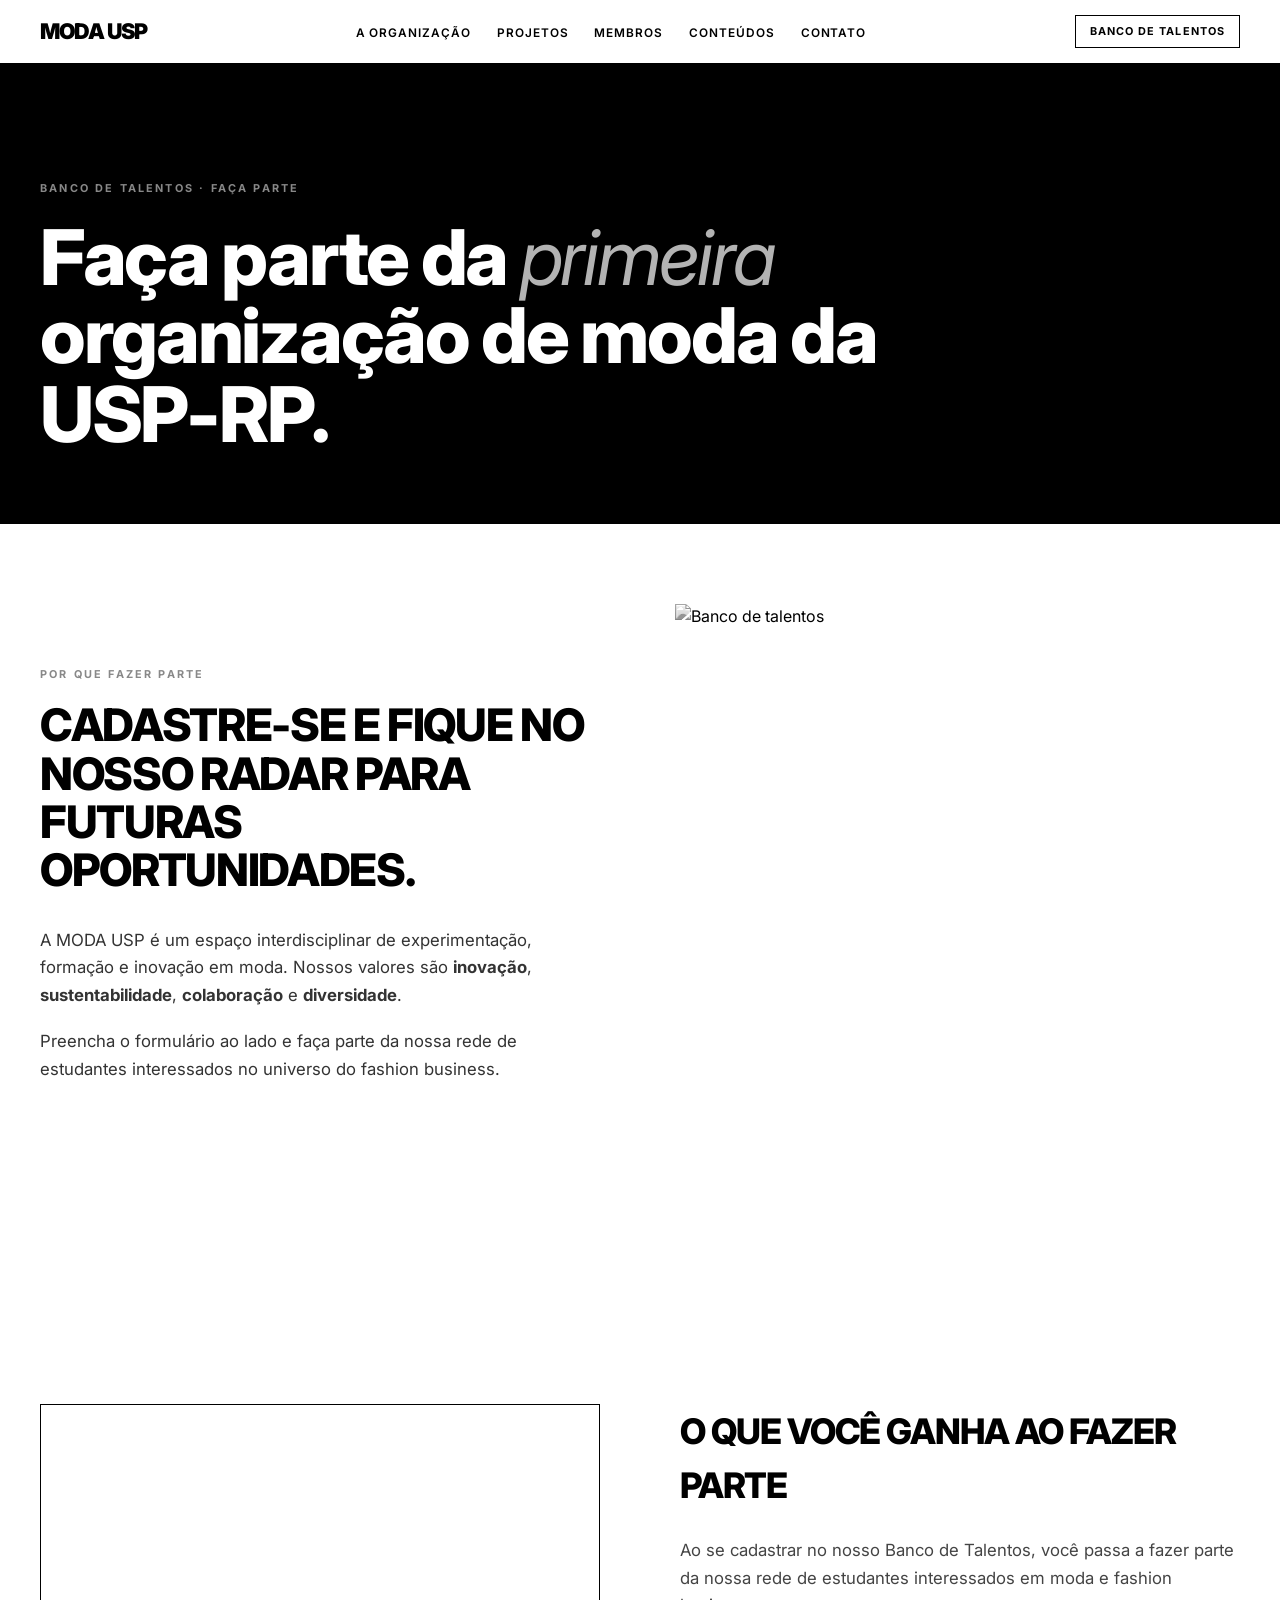
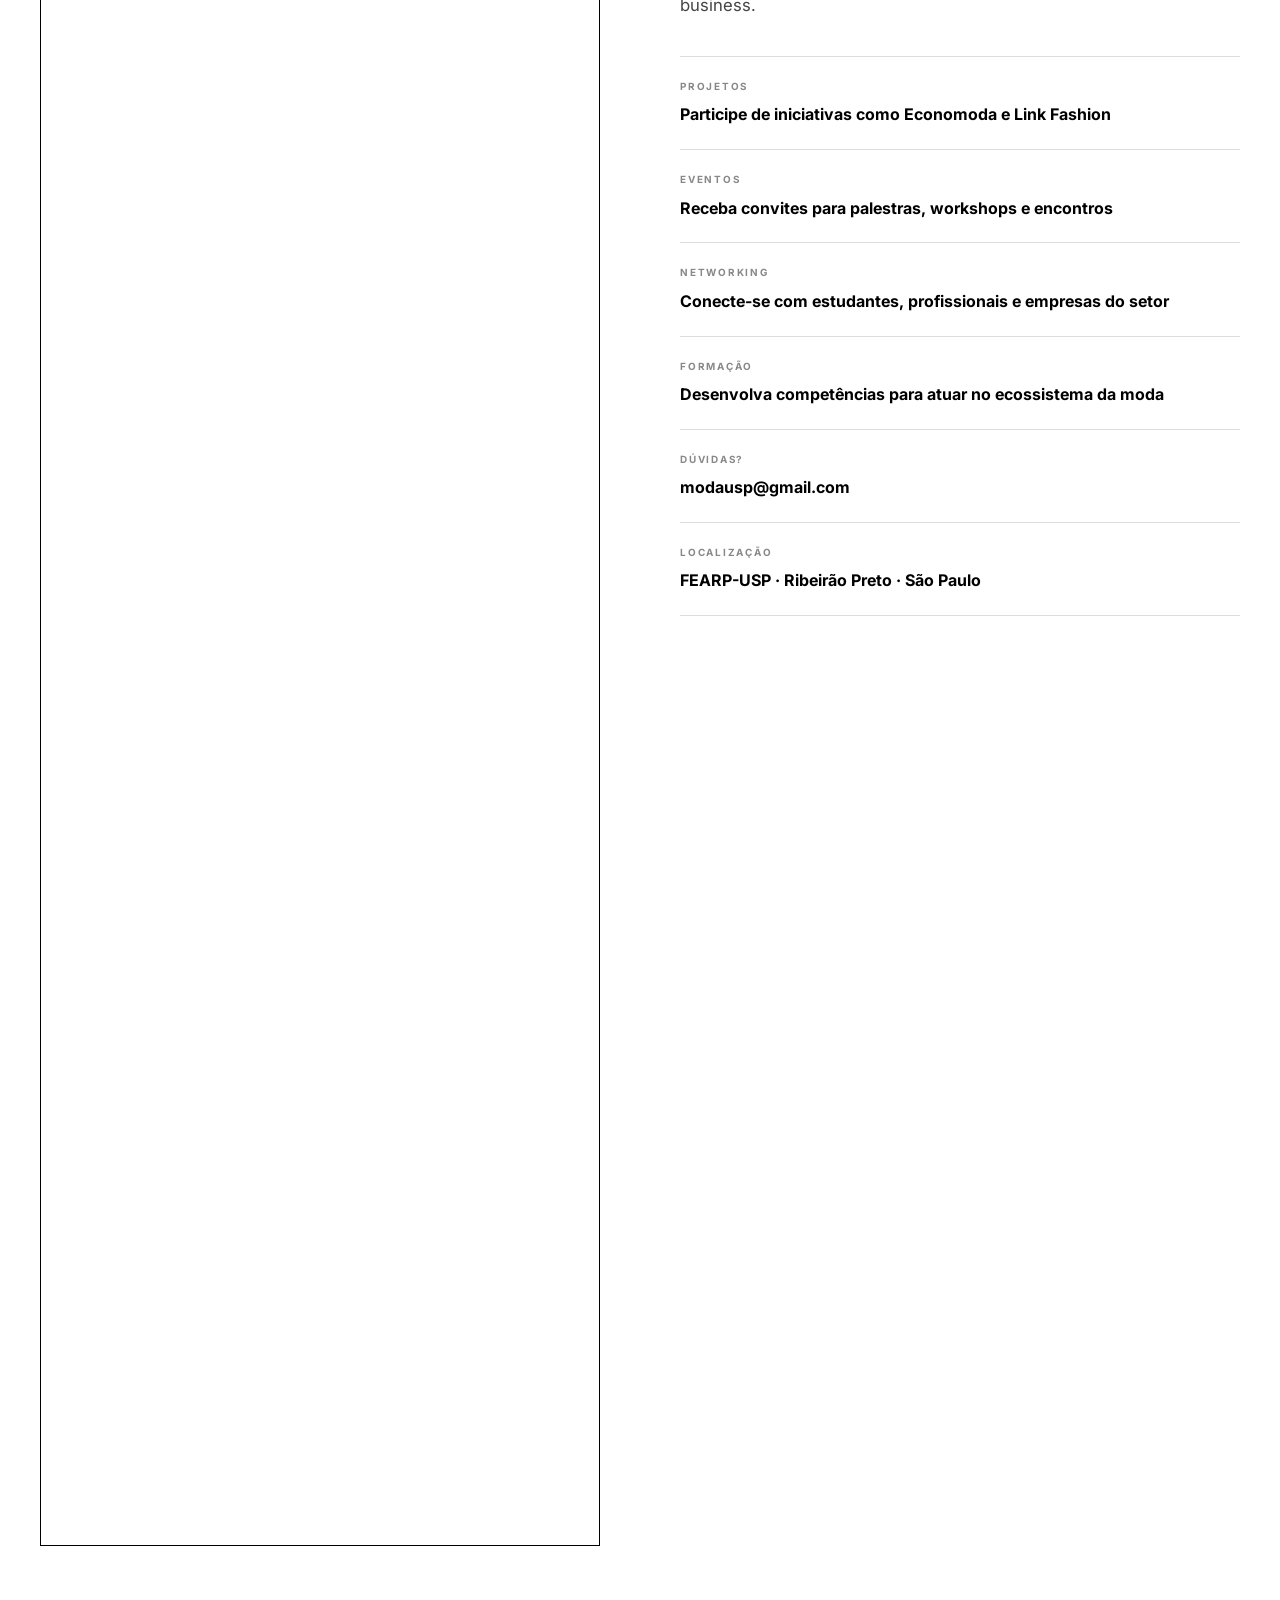
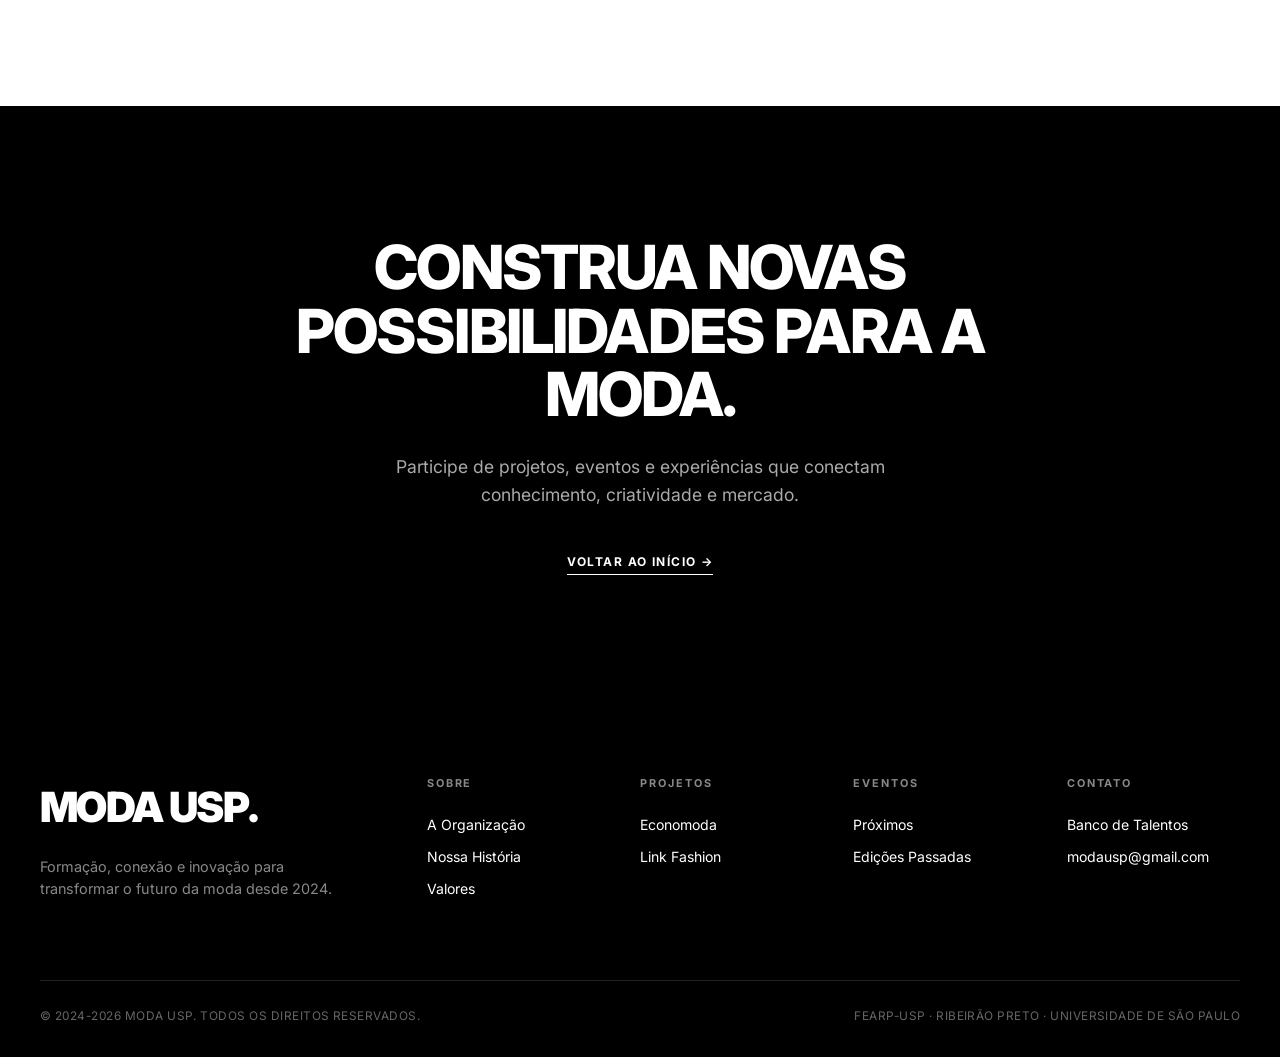
==== commit 863f0472: "Update contato.html" ====
--- a/contato.html
+++ b/contato.html
@@ -19,7 +19,7 @@
         <ul>
             <li><a href="sobre.html">A Organização</a></li>
             <li><a href="projetos.html">Projetos</a></li>
-            <li><a href="eventos.html">Eventos</a></li>
+            <li><a href="membros.html">Membros</a></li>
             <li><a href="conteudos.html">Conteúdos</a></li>
             <li><a href="contato.html">Contato</a></li>
         </ul>
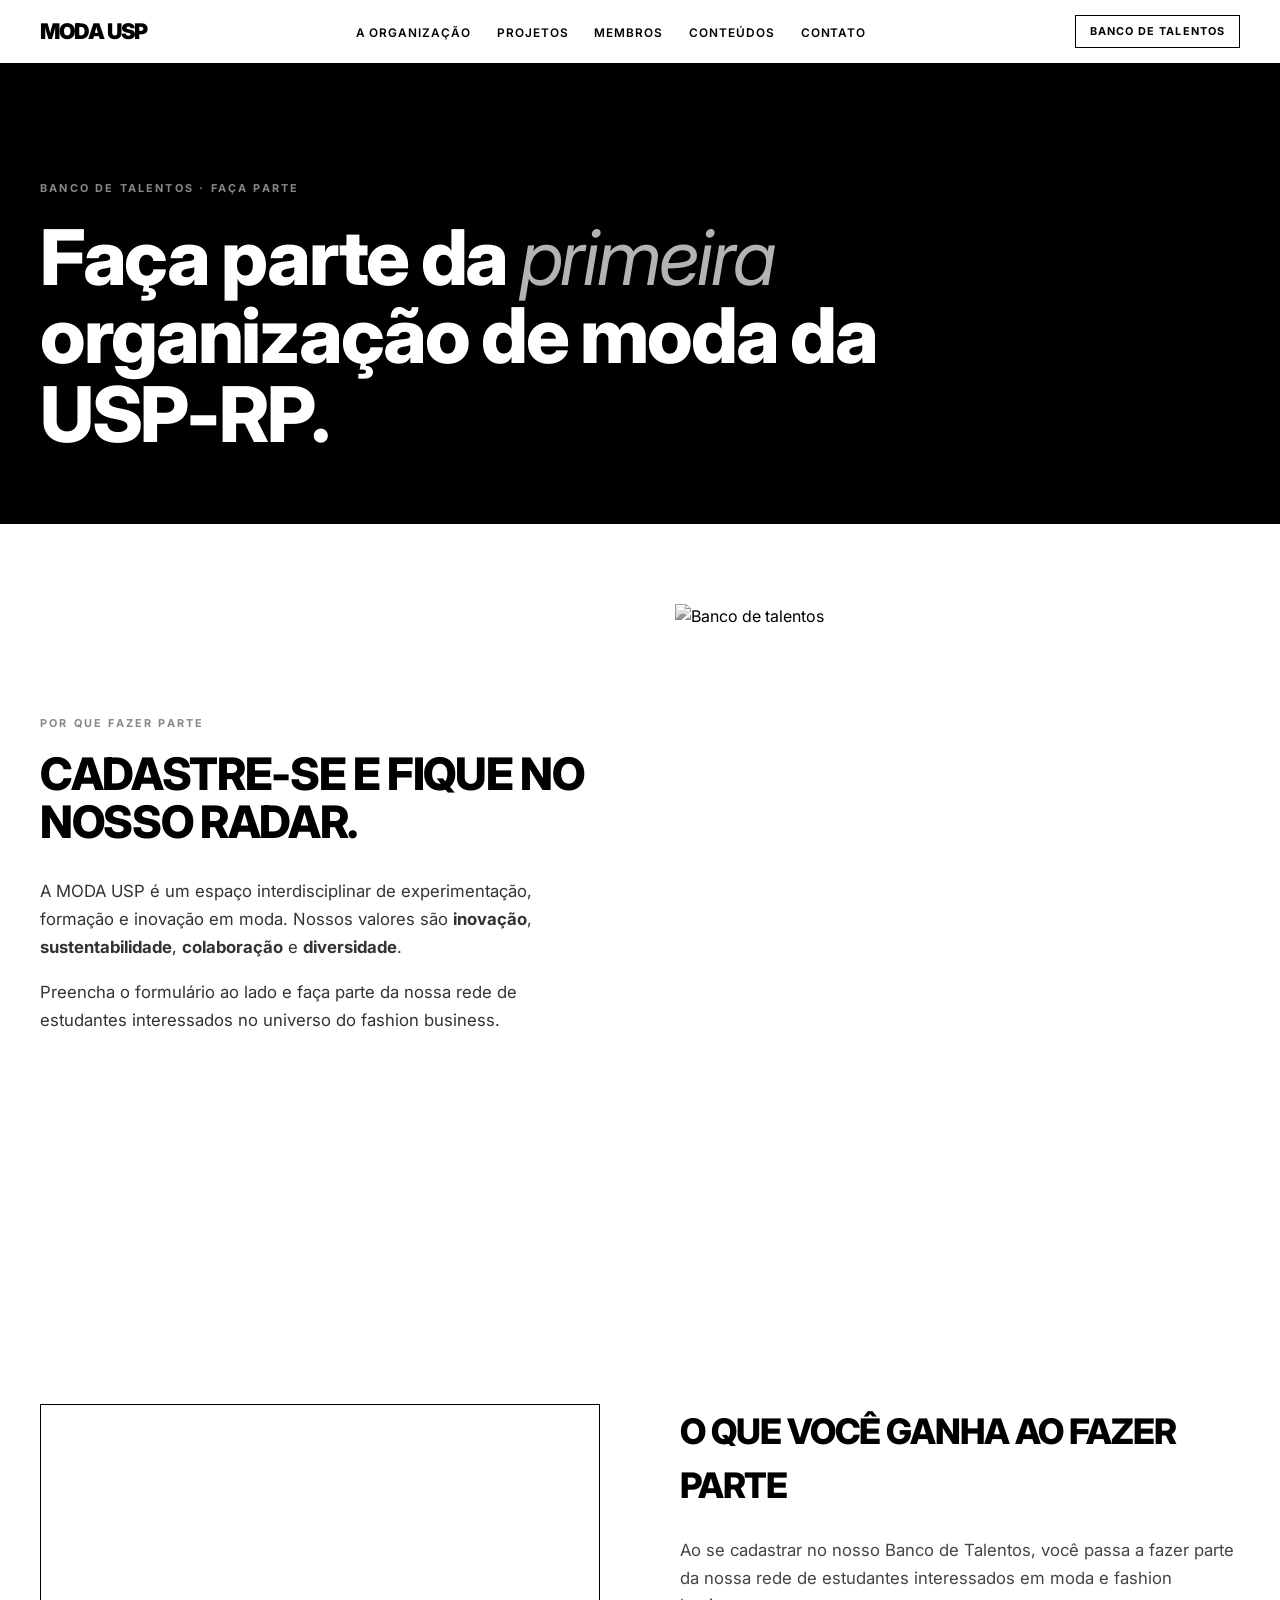
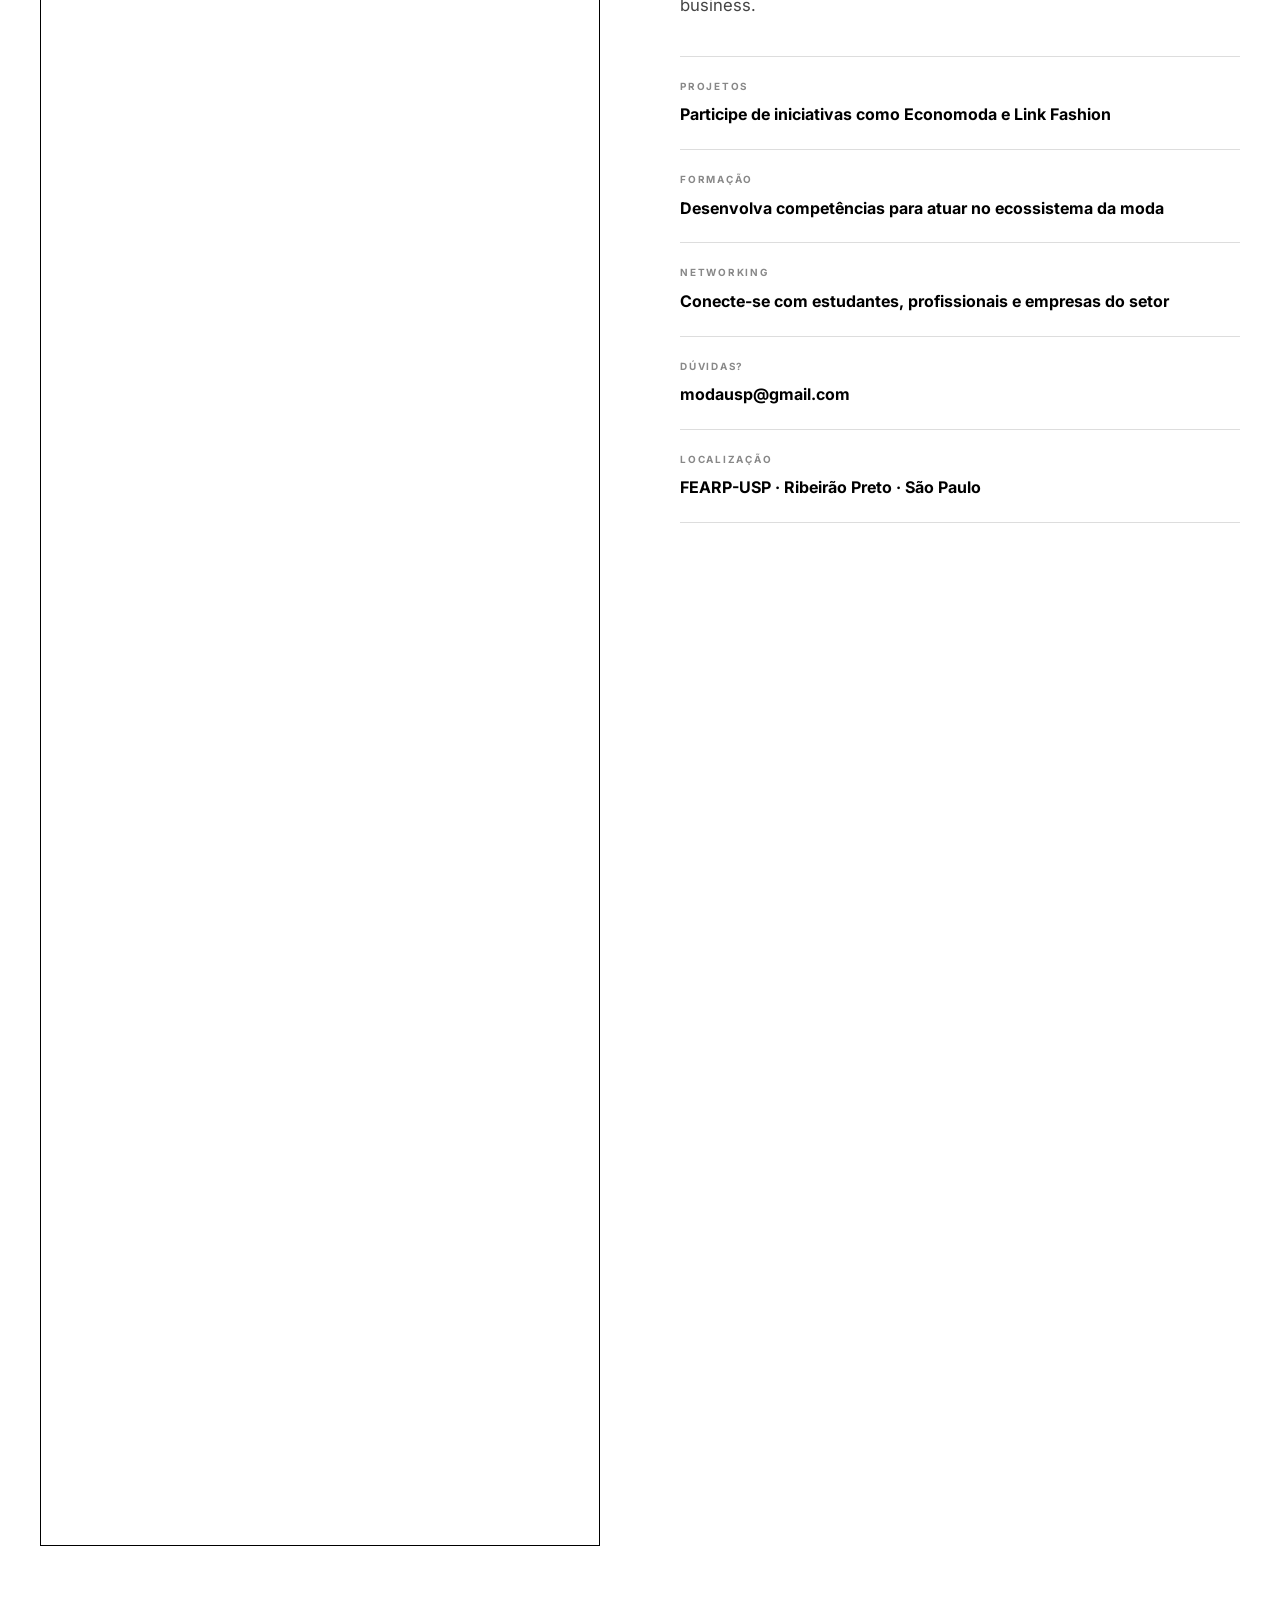
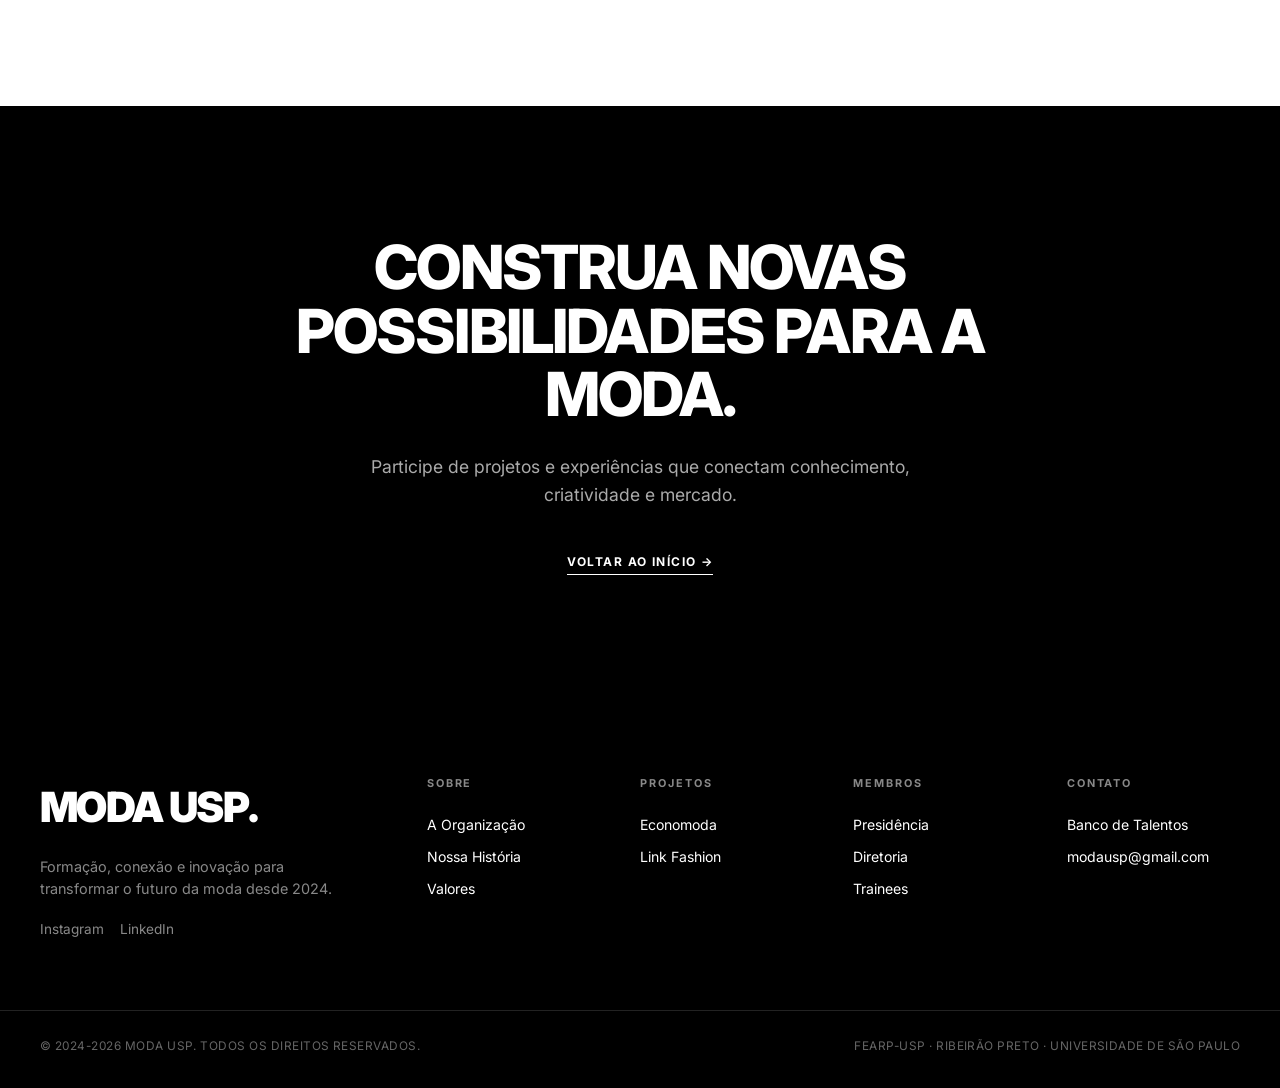
==== commit 9e4793b7: "Create contato.html" ====
--- a/contato.html
+++ b/contato.html
@@ -4,12 +4,55 @@
     <meta charset="UTF-8">
     <meta name="viewport" content="width=device-width, initial-scale=1.0">
     <title>Banco de Talentos | MODA USP</title>
-    <meta name="description" content="Faça parte do Banco de Talentos da MODA USP. Cadastre-se e participe de projetos, eventos e oportunidades no universo do fashion business.">
+    <meta name="description" content="Faça parte do Banco de Talentos da MODA USP. Cadastre-se e participe de projetos, oportunidades no universo do fashion business.">
     <link rel="icon" type="image/png" href="favicon.png">
     <link rel="preconnect" href="https://fonts.googleapis.com">
     <link rel="preconnect" href="https://fonts.gstatic.com" crossorigin>
     <link href="https://fonts.googleapis.com/css2?family=Inter:wght@300;400;500;600;700;800;900&display=swap" rel="stylesheet">
     <link rel="stylesheet" href="style.css">
+    <style>
+        .form-container {
+            border: 1px solid #000;
+            background: #fff;
+            overflow: hidden;
+        }
+        .form-container iframe {
+            width: 100%;
+            min-height: 1740px;
+            border: none;
+            display: block;
+        }
+        .contato-grid {
+            display: grid;
+            grid-template-columns: 1fr 1fr;
+            gap: 80px;
+            padding: 80px 0;
+        }
+        .info-side h2 {
+            font-weight: 800;
+            font-size: 2.2rem;
+            margin-bottom: 24px;
+            letter-spacing: -0.03em;
+            text-transform: uppercase;
+        }
+        .info-side p { font-size: 1.05rem; line-height: 1.65; color: #444; margin-bottom: 36px; }
+        .info-block { border-top: 1px solid #ddd; padding: 22px 0; }
+        .info-block:last-child { border-bottom: 1px solid #ddd; }
+        .info-block span {
+            display: block;
+            font-size: 0.62rem;
+            text-transform: uppercase;
+            letter-spacing: 0.18em;
+            color: #888;
+            margin-bottom: 8px;
+            font-weight: 700;
+        }
+        .info-block strong { font-size: 1rem; font-weight: 700; }
+        .info-block a:hover { opacity: 1; text-decoration: underline; }
+        @media (max-width: 768px) {
+            .contato-grid { grid-template-columns: 1fr; gap: 44px; padding: 50px 0; }
+        }
+    </style>
 </head>
 <body>
 
@@ -32,7 +75,7 @@
     <a href="index.html">Início</a>
     <a href="sobre.html">A Organização</a>
     <a href="projetos.html">Projetos</a>
-    <a href="eventos.html">Eventos</a>
+    <a href="membros.html">Membros</a>
     <a href="conteudos.html">Conteúdos</a>
     <a href="contato.html">Banco de Talentos</a>
 </div>
@@ -49,7 +92,7 @@
         <div class="sobre-grid">
             <div class="sobre-text">
                 <div class="section-label">Por que fazer parte</div>
-                <h2>Cadastre-se e fique no nosso radar para futuras oportunidades.</h2>
+                <h2>Cadastre-se e fique no nosso radar.</h2>
                 <p>A MODA USP é um espaço interdisciplinar de experimentação, formação e inovação em moda. Nossos valores são <strong>inovação</strong>, <strong>sustentabilidade</strong>, <strong>colaboração</strong> e <strong>diversidade</strong>.</p>
                 <p>Preencha o formulário ao lado e faça parte da nossa rede de estudantes interessados no universo do fashion business.</p>
             </div>
@@ -74,16 +117,12 @@
                     <strong>Participe de iniciativas como Economoda e Link Fashion</strong>
                 </div>
                 <div class="info-block">
-                    <span>Eventos</span>
-                    <strong>Receba convites para palestras, workshops e encontros</strong>
+                    <span>Formação</span>
+                    <strong>Desenvolva competências para atuar no ecossistema da moda</strong>
                 </div>
                 <div class="info-block">
                     <span>Networking</span>
                     <strong>Conecte-se com estudantes, profissionais e empresas do setor</strong>
-                </div>
-                <div class="info-block">
-                    <span>Formação</span>
-                    <strong>Desenvolva competências para atuar no ecossistema da moda</strong>
                 </div>
                 <div class="info-block">
                     <span>Dúvidas?</span>
@@ -100,51 +139,54 @@
 
 <section class="cta">
     <h2>Construa novas possibilidades para a moda.</h2>
-    <p>Participe de projetos, eventos e experiências que conectam conhecimento, criatividade e mercado.</p>
+    <p>Participe de projetos e experiências que conectam conhecimento, criatividade e mercado.</p>
     <a href="index.html" class="btn-minimal" style="color: #fff;">Voltar ao início →</a>
 </section>
 
 <footer>
-    <div class="container">
-        <div class="footer-grid">
-            <div class="footer-brand">
-                <h3>MODA USP.</h3>
-                <p>Formação, conexão e inovação para transformar o futuro da moda desde 2024.</p>
-            </div>
-            <div class="footer-col">
-                <h4><a href="sobre.html">Sobre</a></h4>
-                <ul>
-                    <li><a href="sobre.html">A Organização</a></li>
-                    <li><a href="sobre.html">Nossa História</a></li>
-                    <li><a href="sobre.html">Valores</a></li>
-                </ul>
-            </div>
-            <div class="footer-col">
-                <h4><a href="projetos.html">Projetos</a></h4>
-                <ul>
-                    <li><a href="projetos.html#economoda">Economoda</a></li>
-                    <li><a href="projetos.html#link-fashion">Link Fashion</a></li>
-                </ul>
-            </div>
-            <div class="footer-col">
-                <h4><a href="eventos.html">Eventos</a></h4>
-                <ul>
-                    <li><a href="eventos.html">Próximos</a></li>
-                    <li><a href="eventos.html">Edições Passadas</a></li>
-                </ul>
-            </div>
-            <div class="footer-col">
-                <h4><a href="contato.html">Contato</a></h4>
-                <ul>
-                    <li><a href="contato.html">Banco de Talentos</a></li>
-                    <li><a href="mailto:modausp@gmail.com">modausp@gmail.com</a></li>
-                </ul>
+    <div class="footer-grid">
+        <div class="footer-brand">
+            <h3>MODA USP.</h3>
+            <p>Formação, conexão e inovação para transformar o futuro da moda desde 2024.</p>
+            <div class="footer-social">
+                <a href="https://instagram.com/modausp" target="_blank">Instagram</a>
+                <a href="https://linkedin.com" target="_blank">LinkedIn</a>
             </div>
         </div>
-        <div class="footer-bottom">
-            <span>© 2024-2026 MODA USP. Todos os direitos reservados.</span>
-            <span>FEARP-USP · Ribeirão Preto · Universidade de São Paulo</span>
+        <div class="footer-col">
+            <h4><a href="sobre.html">Sobre</a></h4>
+            <ul>
+                <li><a href="sobre.html">A Organização</a></li>
+                <li><a href="sobre.html">Nossa História</a></li>
+                <li><a href="sobre.html">Valores</a></li>
+            </ul>
         </div>
+        <div class="footer-col">
+            <h4><a href="projetos.html">Projetos</a></h4>
+            <ul>
+                <li><a href="projetos.html#economoda">Economoda</a></li>
+                <li><a href="projetos.html#link-fashion">Link Fashion</a></li>
+            </ul>
+        </div>
+        <div class="footer-col">
+            <h4><a href="membros.html">Membros</a></h4>
+            <ul>
+                <li><a href="membros.html">Presidência</a></li>
+                <li><a href="membros.html">Diretoria</a></li>
+                <li><a href="membros.html">Trainees</a></li>
+            </ul>
+        </div>
+        <div class="footer-col">
+            <h4><a href="contato.html">Contato</a></h4>
+            <ul>
+                <li><a href="contato.html">Banco de Talentos</a></li>
+                <li><a href="mailto:modausp@gmail.com">modausp@gmail.com</a></li>
+            </ul>
+        </div>
+    </div>
+    <div class="footer-bottom">
+        <span>© 2024-2026 MODA USP. Todos os direitos reservados.</span>
+        <span>FEARP-USP · Ribeirão Preto · Universidade de São Paulo</span>
     </div>
 </footer>
 
--- a/style.css
+++ b/style.css
@@ -1,7 +1,6 @@
 /* ==========================================
-   MODA USP — STYLE.CSS (estilo Dazed Digital)
+   MODA USP — STYLE.CSS
    ========================================== */
-
 :root {
     --black: #000000;
     --white: #FFFFFF;
@@ -33,37 +32,54 @@
     filter: grayscale(100%) contrast(1.1);
 }
 
-/* --- UTILITIES --- */
 .container {
     max-width: 1400px;
     margin: 0 auto;
     padding: 0 40px;
 }
 
-.section-label {
+/* --- HEADER --- */
+header {
+    position: fixed;
+    top: 0; left: 0; width: 100%;
+    z-index: 999;
+    background: #fff;
+    border-bottom: 1px solid #000;
+    display: flex;
+    align-items: center;
+    justify-content: space-between;
+    padding: 0 40px;
+    height: 64px;
+}
+.logo {
+    font-weight: 900;
+    font-size: 1.35rem;
+    letter-spacing: -0.05em;
+    text-transform: uppercase;
+}
+nav ul {
+    display: flex;
+    gap: 26px;
+    list-style: none;
+}
+nav a {
+    font-size: 0.74rem;
+    font-weight: 600;
+    text-transform: uppercase;
+    letter-spacing: 0.08em;
+}
+.dz-club {
+    border: 1px solid #000;
+    padding: 7px 14px;
     font-size: 0.68rem;
     font-weight: 700;
-    letter-spacing: 0.2em;
-    text-transform: uppercase;
-    color: var(--gray);
-    margin-bottom: 18px;
-}
-
-.btn-minimal {
-    display: inline-flex;
-    align-items: center;
-    gap: 8px;
-    font-size: 0.75rem;
-    font-weight: 700;
-    letter-spacing: 0.12em;
-    text-transform: uppercase;
-    border-bottom: 1px solid currentColor;
-    padding-bottom: 3px;
+    text-transform: uppercase;
+    letter-spacing: 0.1em;
     transition: all 0.25s ease;
 }
-.btn-minimal:hover { opacity: 1; gap: 14px; }
-
-/* --- MENU MOBILE (HAMBÚRGUER) --- */
+.dz-club:hover { background: #000; color: #fff; opacity: 1; }
+
+/* --- MENU MOBILE --- */
 .menu-toggle {
     display: none;
     background: none;
@@ -86,7 +102,6 @@
 .menu-toggle span:nth-child(1) { top: 0; }
 .menu-toggle span:nth-child(2) { top: 50%; transform: translateY(-50%); }
 .menu-toggle span:nth-child(3) { bottom: 0; }
-
 .menu-toggle.active span:nth-child(1) { top: 50%; transform: translateY(-50%) rotate(45deg); }
 .menu-toggle.active span:nth-child(2) { opacity: 0; }
 .menu-toggle.active span:nth-child(3) { bottom: 50%; transform: translateY(50%) rotate(-45deg); }
@@ -113,52 +128,7 @@
     text-transform: uppercase;
 }
 
-/* --- HEADER --- */
-header, .dz-header {
-    position: fixed;
-    top: 0; left: 0; width: 100%;
-    z-index: 999;
-    background: #fff;
-    border-bottom: 1px solid #000;
-    display: flex;
-    align-items: center;
-    justify-content: space-between;
-    padding: 0 40px;
-    height: 64px;
-}
-
-.logo, .dz-logo {
-    font-weight: 900;
-    font-size: 1.35rem;
-    letter-spacing: -0.05em;
-    text-transform: uppercase;
-}
-
-nav ul, .dz-nav {
-    display: flex;
-    gap: 26px;
-    list-style: none;
-}
-
-nav a, .dz-nav a {
-    font-size: 0.74rem;
-    font-weight: 600;
-    text-transform: uppercase;
-    letter-spacing: 0.08em;
-}
-
-.dz-club {
-    border: 1px solid #000;
-    padding: 7px 14px;
-    font-size: 0.68rem;
-    font-weight: 700;
-    text-transform: uppercase;
-    letter-spacing: 0.1em;
-    transition: all 0.25s ease;
-}
-.dz-club:hover { background: #000; color: #fff; opacity: 1; }
-
-/* --- HERO INTERNO (páginas secundárias) --- */
+/* --- HERO INTERNO --- */
 .page-hero {
     background: var(--black);
     color: var(--white);
@@ -192,6 +162,29 @@
     max-width: 800px;
     text-transform: uppercase;
 }
+
+.section-label {
+    font-size: 0.68rem;
+    font-weight: 700;
+    letter-spacing: 0.2em;
+    text-transform: uppercase;
+    color: var(--gray);
+    margin-bottom: 18px;
+}
+
+.btn-minimal {
+    display: inline-flex;
+    align-items: center;
+    gap: 8px;
+    font-size: 0.75rem;
+    font-weight: 700;
+    letter-spacing: 0.12em;
+    text-transform: uppercase;
+    border-bottom: 1px solid currentColor;
+    padding-bottom: 3px;
+    transition: all 0.25s ease;
+}
+.btn-minimal:hover { opacity: 1; gap: 14px; }
 
 /* --- GRIDS --- */
 .sobre-grid {
@@ -255,7 +248,7 @@
 }
 .area-desc { font-size: 0.9rem; line-height: 1.5; opacity: 0.8; }
 
-/* --- PROJETOS & CONTEÚDOS (cards estilo Dazed) --- */
+/* --- PROJETOS & CONTEÚDOS --- */
 .projetos { background: var(--black); color: var(--white); }
 .projetos .section-label,
 .conteudos .section-label { color: var(--gray); }
@@ -295,7 +288,7 @@
 .proj-desc { font-size: 0.9rem; color: #ccc; margin: 10px 0 18px; }
 .cont-desc { font-size: 0.85rem; color: #aaa; margin-top: 8px; }
 
-/* --- EVENTOS --- */
+/* --- EVENTOS (mantida) --- */
 .evento-grid {
     display: grid;
     grid-template-columns: 1fr 1.3fr;
@@ -332,7 +325,7 @@
 .meta-item strong { font-size: 1rem; font-weight: 700; }
 
 /* --- CTA --- */
-.cta { background: var(--black); color: var(--white); text-align: center; padding: 130px 40px; }
+.cta { background: #000; color: #fff; text-align: center; padding: 130px 40px; }
 .cta h2 {
     font-weight: 800;
     font-size: clamp(2.2rem, 5vw, 3.8rem);
@@ -344,54 +337,17 @@
 }
 .cta p { font-size: 1.1rem; max-width: 560px; margin: 0 auto 40px; color: #aaa; }
 
-/* --- FORMULÁRIO DE CONTATO --- */
-.contato-grid {
-    display: grid;
-    grid-template-columns: 1fr 1fr;
-    gap: 80px;
-    padding: 80px 0;
-}
-.form-container {
-    border: 1px solid #000;
-    background: #fff;
-    overflow: hidden;
-}
-.form-container iframe {
-    width: 100%;
-    min-height: 1740px;
-    border: none;
-    display: block;
-}
-
-.info-side h2 {
-    font-weight: 800;
-    font-size: 2.2rem;
-    margin-bottom: 24px;
-    letter-spacing: -0.03em;
-    text-transform: uppercase;
-}
-.info-side p { font-size: 1.05rem; line-height: 1.65; color: #444; margin-bottom: 36px; }
-.info-block { border-top: 1px solid #ddd; padding: 22px 0; }
-.info-block:last-child { border-bottom: 1px solid #ddd; }
-.info-block span {
-    display: block;
-    font-size: 0.62rem;
-    text-transform: uppercase;
-    letter-spacing: 0.18em;
-    color: var(--gray);
-    margin-bottom: 8px;
-    font-weight: 700;
-}
-.info-block strong { font-size: 1rem; font-weight: 700; }
-.info-block a:hover { opacity: 1; text-decoration: underline; }
-
 /* --- FOOTER --- */
-footer { background: var(--black); color: var(--white); padding: 70px 0 32px; }
+footer { background: #000; color: #fff; padding: 70px 0 32px; }
 .footer-grid {
     display: grid;
     grid-template-columns: 2fr 1fr 1fr 1fr 1fr;
     gap: 40px;
     margin-bottom: 70px;
+    max-width: 1400px;
+    margin-left: auto;
+    margin-right: auto;
+    padding: 0 40px;
 }
 .footer-brand h3 {
     font-weight: 900;
@@ -401,17 +357,20 @@
     text-transform: uppercase;
 }
 .footer-brand p { font-size: 0.9rem; color: #888; max-width: 300px; line-height: 1.5; }
+.footer-social { margin-top: 20px; display: flex; gap: 16px; }
+.footer-social a { font-size: 0.85rem; color: #888; transition: color 0.25s ease; }
+.footer-social a:hover { color: #fff; opacity: 1; }
 
 .footer-col h4 {
     font-size: 0.68rem;
     text-transform: uppercase;
     letter-spacing: 0.18em;
     margin-bottom: 22px;
-    color: var(--gray);
+    color: #888;
     font-weight: 700;
 }
 .footer-col h4 a { color: inherit; }
-.footer-col h4 a:hover { color: var(--white); opacity: 1; }
+.footer-col h4 a:hover { color: #fff; opacity: 1; }
 .footer-col ul { list-style: none; }
 .footer-col li { margin-bottom: 10px; font-size: 0.88rem; }
 .footer-col a:hover { opacity: 1; text-decoration: underline; }
@@ -427,28 +386,29 @@
     gap: 16px;
     letter-spacing: 0.04em;
     text-transform: uppercase;
+    max-width: 1400px;
+    margin: 0 auto;
+    padding: 26px 40px 0;
 }
 
 /* --- RESPONSIVE --- */
 @media (max-width: 1024px) {
+    nav ul { display: none; }
+    .menu-toggle { display: block; }
     .sobre-grid, .evento-grid { grid-template-columns: 1fr; gap: 44px; }
     .footer-grid { grid-template-columns: 1fr 1fr 1fr; }
     .footer-brand { grid-column: 1 / -1; }
-    nav ul, .dz-nav { display: none; }
 }
 @media (max-width: 768px) {
     .container { padding: 0 20px; }
-    header, .dz-header { padding: 0 20px; }
-    .menu-toggle { display: block; }
+    header { padding: 0 20px; }
     section { padding: 56px 0; }
-    .hero { padding: 90px 20px 50px; min-height: 88vh; }
     .sobre-img, .proj-img, .evento-img, .cont-img { height: 320px; }
     .areas-grid { grid-template-columns: 1fr; border-left: none; }
     .area-card { border-right: none; }
     .evento-meta { grid-template-columns: 1fr; }
-    .footer-grid { grid-template-columns: 1fr 1fr; }
-    .footer-bottom { flex-direction: column; text-align: center; }
-    .contato-grid { grid-template-columns: 1fr; gap: 44px; padding: 50px 0; }
+    .footer-grid { grid-template-columns: 1fr 1fr; padding: 0 20px; }
+    .footer-bottom { flex-direction: column; text-align: center; padding: 26px 20px 0; }
     .cta { padding: 90px 20px; }
     .page-hero { padding: 140px 0 50px; }
 }
